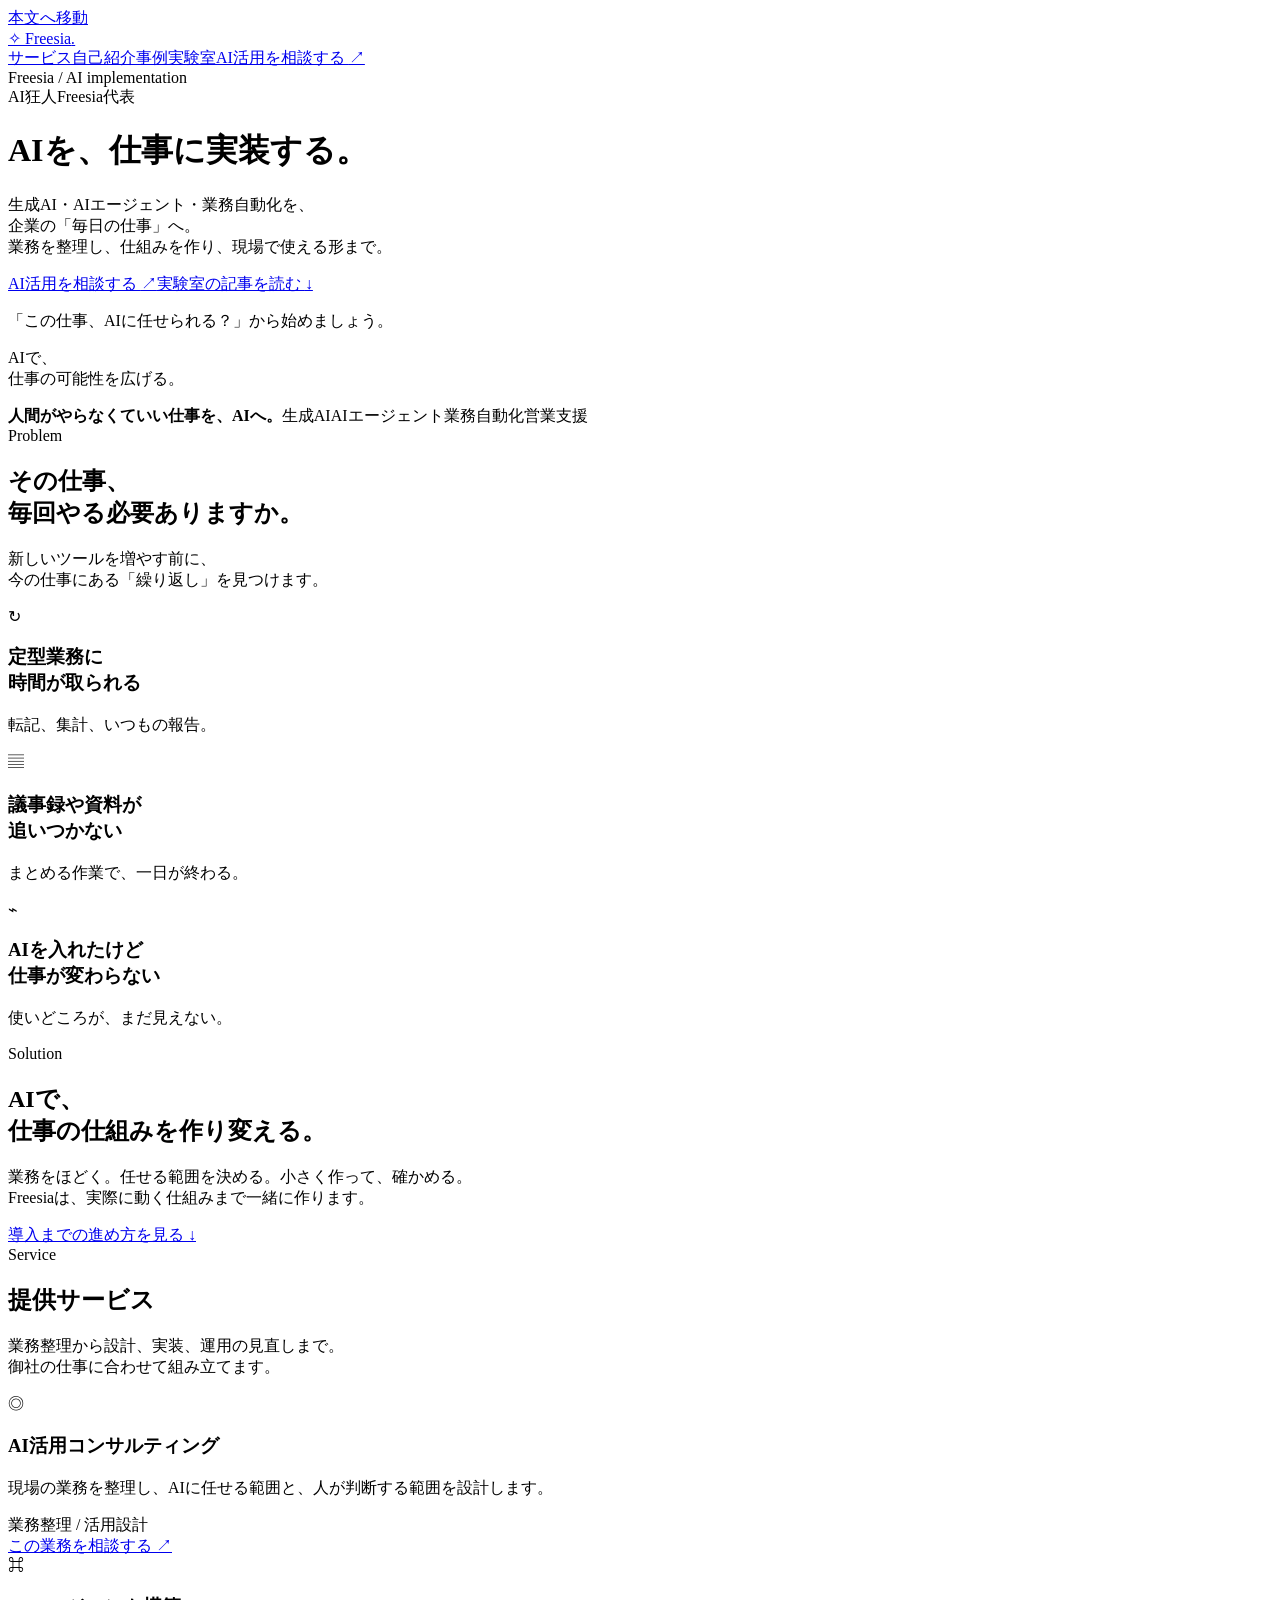
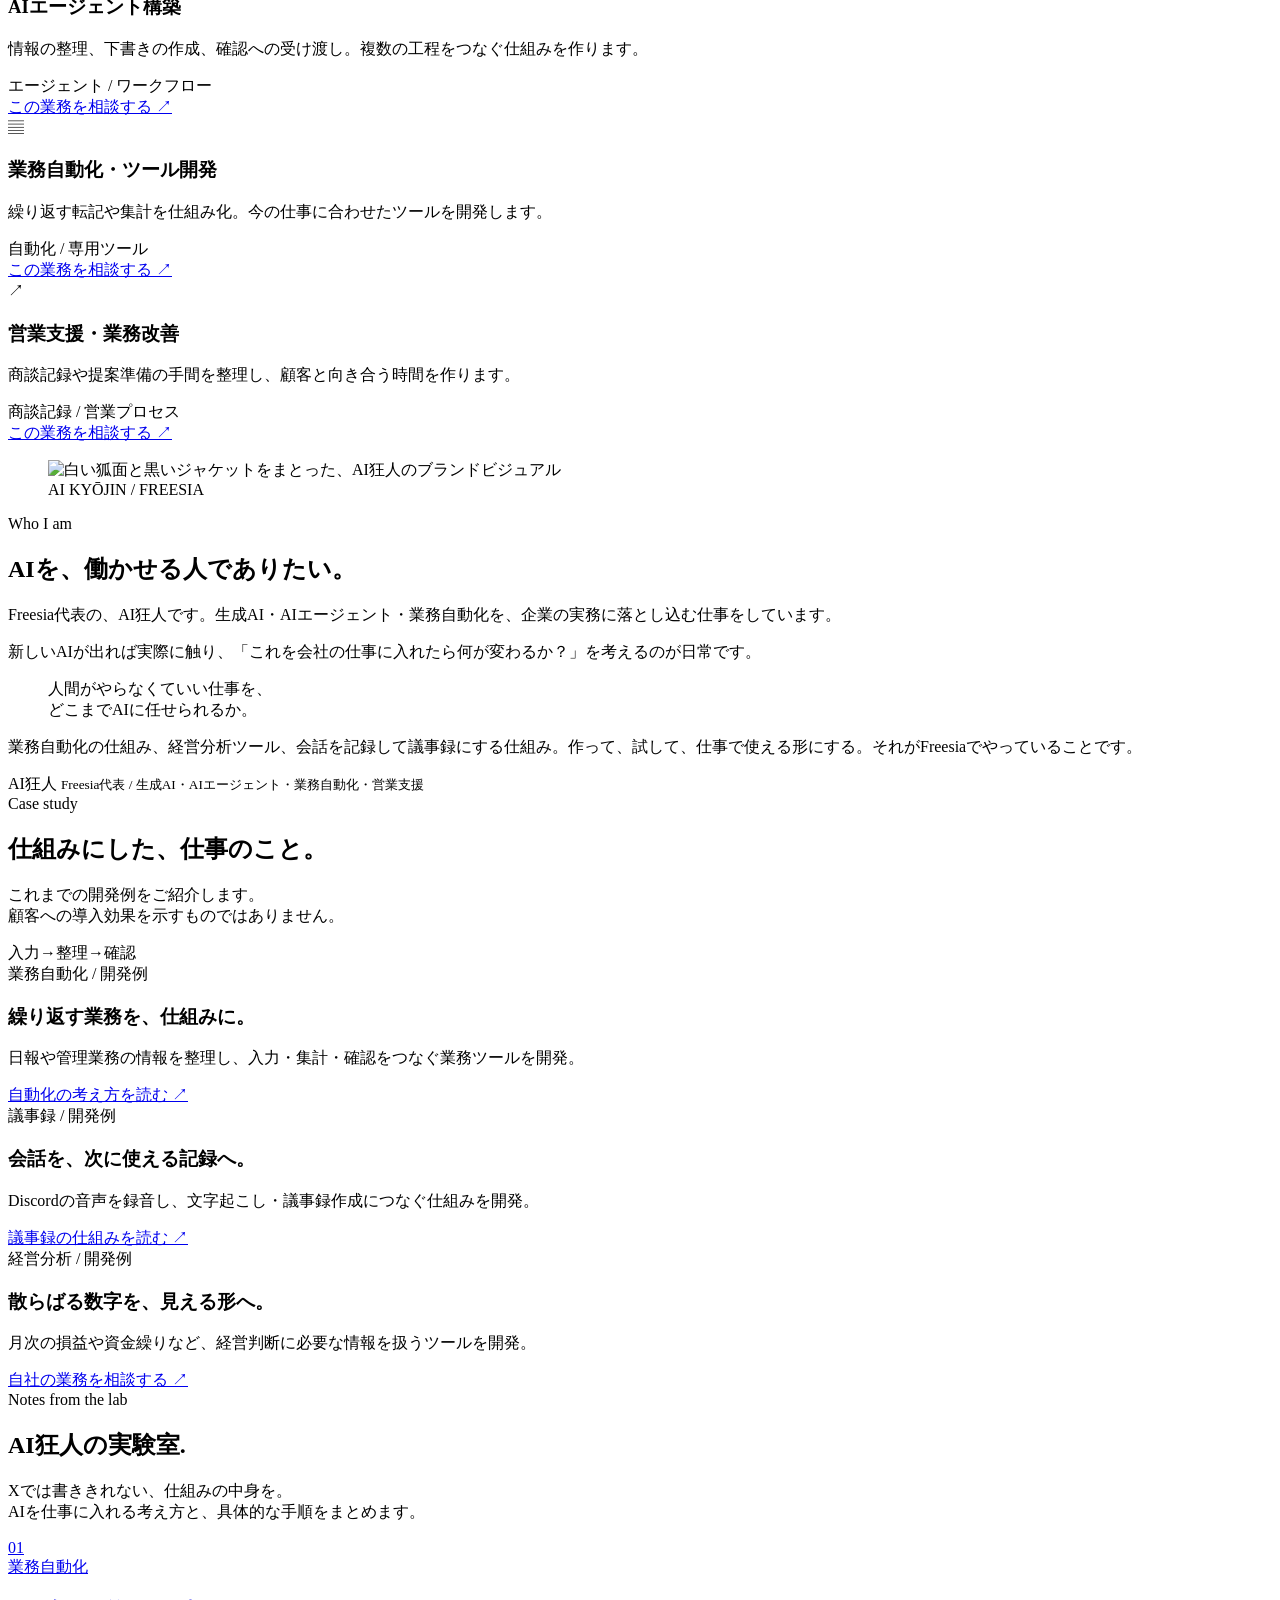
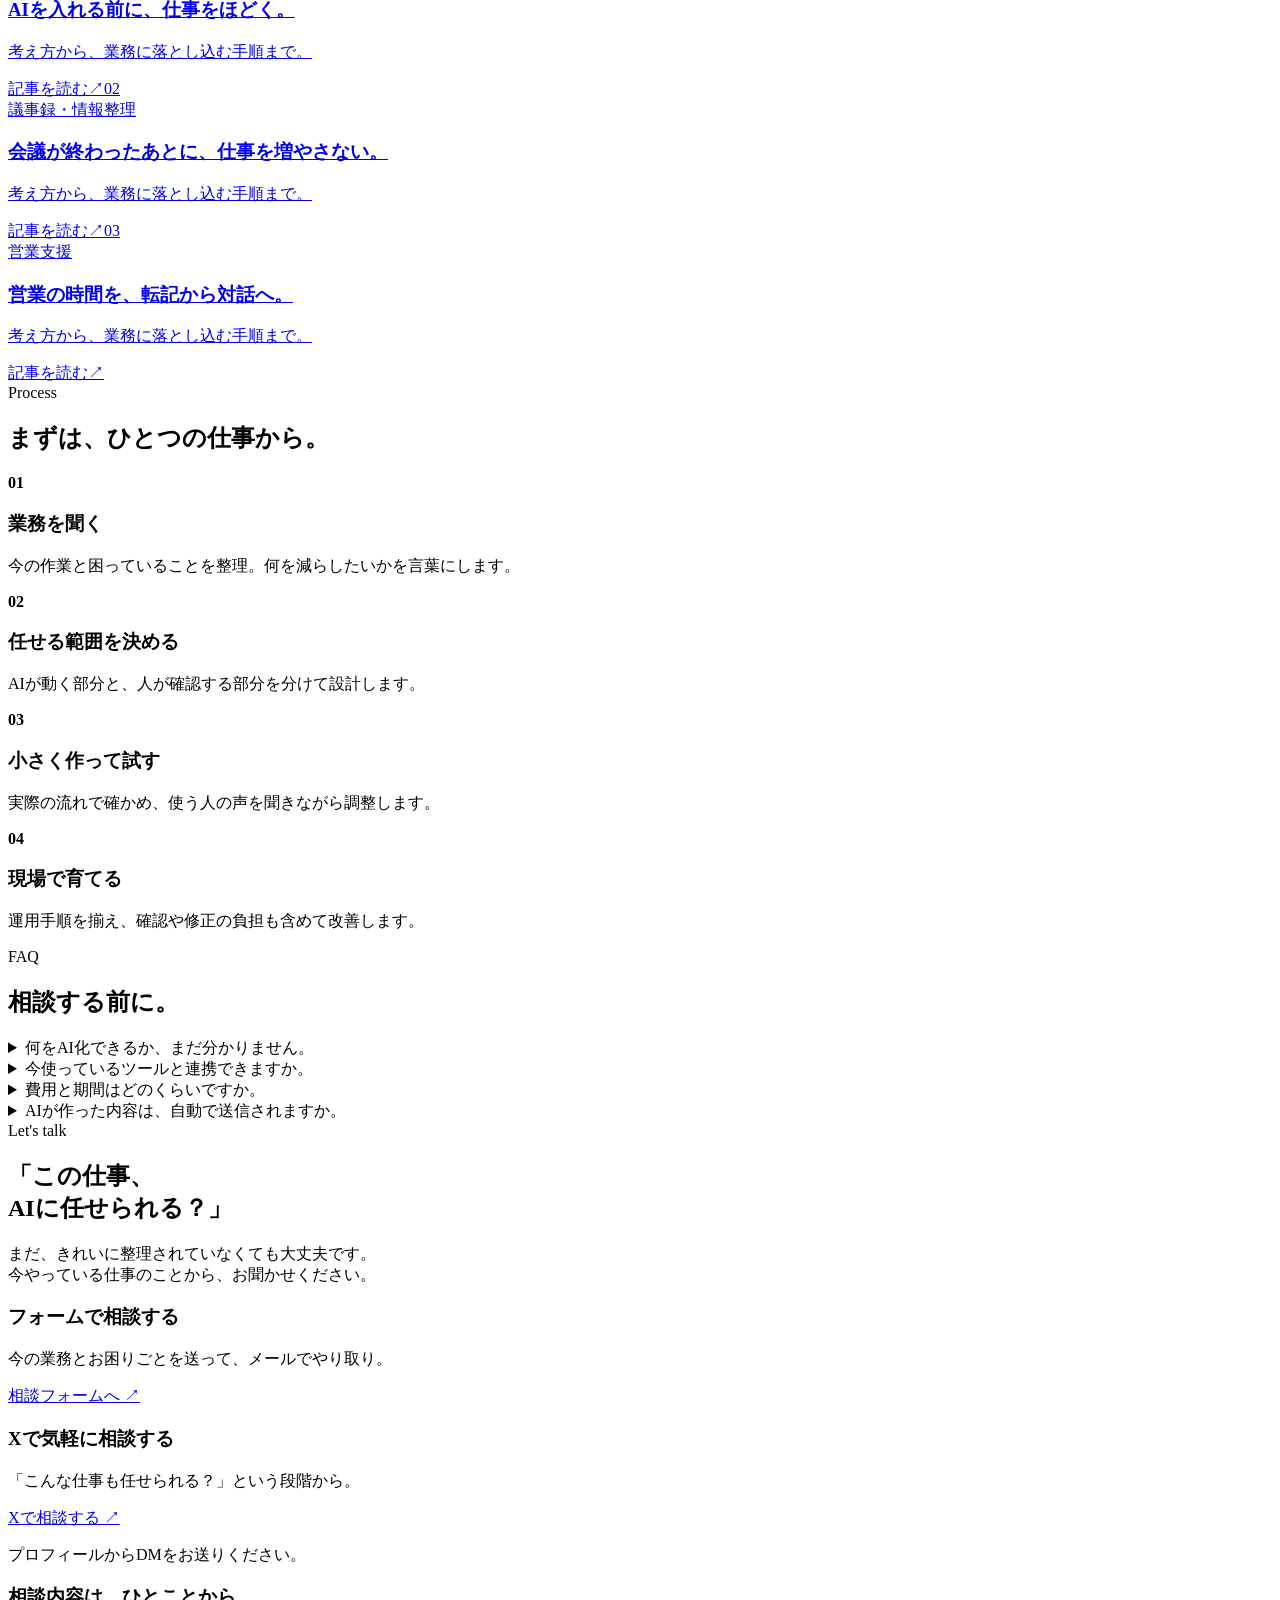
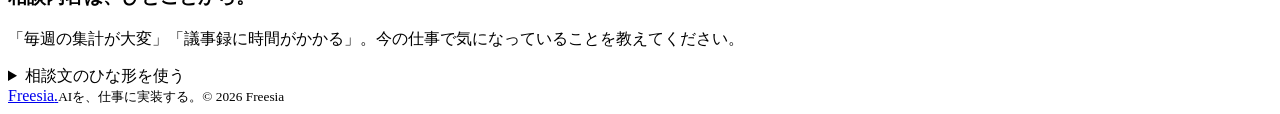
==== index.html @ f75d4ecb "Add Freesia landing and contact pages" ====
<!doctype html><html lang="ja"><head><meta charset="utf-8"><meta name="viewport" content="width=device-width,initial-scale=1"><title>AI狂人 / Freesia — AIを、仕事に実装する。</title><meta name="description" content="生成AI・AIエージェント・業務自動化を、企業の毎日の仕事へ。Freesia代表・AI狂人のサービス、開発事例、実験室の記事をご紹介。"><meta property="og:title" content="AI狂人 / Freesia — AIを、仕事に実装する。"><meta property="og:description" content="生成AI・AIエージェント・業務自動化を、企業の毎日の仕事へ。Freesia代表・AI狂人のサービス、開発事例、実験室の記事をご紹介。"><meta property="og:type" content="website"><meta property="og:locale" content="ja_JP"><meta name="twitter:card" content="summary_large_image"><meta name="theme-color" content="#050c12"><link rel="canonical" href="https://rio24067831-boop.github.io/freesia-lp/index.html"><meta property="og:url" content="https://rio24067831-boop.github.io/freesia-lp/index.html"><meta property="og:image" content="https://rio24067831-boop.github.io/freesia-lp/assets/brand-banner.png"><link rel="preload" as="image" href="assets/portrait.png"><link rel="icon" type="image/svg+xml" href="assets/fox.svg"><link rel="stylesheet" href="assets/style.css"><script src="assets/app.js" defer></script></head><body><a class="skip" href="#main">本文へ移動</a><header><div class="wrap header"><a class="logo" href="index.html" aria-label="Freesia ホーム"><span aria-hidden="true">✧</span> Freesia<i>.</i></a><nav aria-label="メインナビゲーション"><a href="index.html#services">サービス</a><a href="index.html#about">自己紹介</a><a href="index.html#cases">事例</a><a href="index.html#lab">実験室</a><a class="nav-cta" href="index.html#contact">AI活用を相談する <span aria-hidden="true">↗</span></a></nav></div></header><main id="main"><div class="hero-stage"><div class="hero-image" aria-hidden="true"></div><div class="wrap hero"><div class="hero-copy"><div class="eyebrow">Freesia / AI implementation</div><div class="hero-name">AI狂人<span>Freesia代表</span></div><h1>AIを、仕事に<span>実装</span>する。</h1><p class="intro">生成AI・AIエージェント・業務自動化を、<br>企業の「毎日の仕事」へ。<br>業務を整理し、仕組みを作り、現場で使える形まで。</p><div class="actions"><a class="button" href="#contact">AI活用を相談する <span aria-hidden="true">↗</span></a><a class="button outline" href="#lab">実験室の記事を読む <span aria-hidden="true">↓</span></a></div><p class="hero-note">「この仕事、AIに任せられる？」から始めましょう。</p></div><p class="hero-message">AIで、<br>仕事の可能性を広げる。</p></div></div>
<div class="wrap strip"><strong>人間がやらなくていい仕事を、AIへ。</strong><span>生成AI</span><span>AIエージェント</span><span>業務自動化</span><span>営業支援</span></div>
<section class="wrap problems"><div class="section-head"><div><div class="eyebrow">Problem</div><h2>その仕事、<br class="mobile-only">毎回やる必要ありますか。</h2></div><p>新しいツールを増やす前に、<br>今の仕事にある「繰り返し」を見つけます。</p></div><div class="problem-grid"><div><span aria-hidden="true">↻</span><h3>定型業務に<br>時間が取られる</h3><p>転記、集計、いつもの報告。</p></div><div><span aria-hidden="true">▤</span><h3>議事録や資料が<br>追いつかない</h3><p>まとめる作業で、一日が終わる。</p></div><div><span aria-hidden="true">⌁</span><h3>AIを入れたけど<br>仕事が変わらない</h3><p>使いどころが、まだ見えない。</p></div></div></section>
<section class="solution"><div class="wrap"><div class="eyebrow">Solution</div><h2>AIで、<br>仕事の仕組みを作り変える。</h2><p>業務をほどく。任せる範囲を決める。小さく作って、確かめる。<br>Freesiaは、実際に動く仕組みまで一緒に作ります。</p><a class="text-link" href="#process">導入までの進め方を見る ↓</a></div></section>
<section class="wrap" id="services"><div class="section-head"><div><div class="eyebrow">Service</div><h2>提供サービス</h2></div><p>業務整理から設計、実装、運用の見直しまで。<br>御社の仕事に合わせて組み立てます。</p></div><div class="grid4"><article class="service"><span class="service-icon" aria-hidden="true">◎</span><h3>AI活用コンサルティング</h3><p>現場の業務を整理し、AIに任せる範囲と、人が判断する範囲を設計します。</p><div class="tags"><span>業務整理 / 活用設計</span></div><a class="text-link" href="#contact">この業務を相談する ↗</a></article><article class="service"><span class="service-icon" aria-hidden="true">⌘</span><h3>AIエージェント構築</h3><p>情報の整理、下書きの作成、確認への受け渡し。複数の工程をつなぐ仕組みを作ります。</p><div class="tags"><span>エージェント / ワークフロー</span></div><a class="text-link" href="#contact">この業務を相談する ↗</a></article><article class="service"><span class="service-icon" aria-hidden="true">▤</span><h3>業務自動化・ツール開発</h3><p>繰り返す転記や集計を仕組み化。今の仕事に合わせたツールを開発します。</p><div class="tags"><span>自動化 / 専用ツール</span></div><a class="text-link" href="#contact">この業務を相談する ↗</a></article><article class="service"><span class="service-icon" aria-hidden="true">↗</span><h3>営業支援・業務改善</h3><p>商談記録や提案準備の手間を整理し、顧客と向き合う時間を作ります。</p><div class="tags"><span>商談記録 / 営業プロセス</span></div><a class="text-link" href="#contact">この業務を相談する ↗</a></article></div></section>
<section class="about" id="about"><div class="wrap about-grid"><figure class="portrait"><img src="assets/portrait.png" width="1254" height="1254" alt="白い狐面と黒いジャケットをまとった、AI狂人のブランドビジュアル" loading="lazy"><figcaption>AI KYŌJIN / FREESIA</figcaption></figure><div><div class="eyebrow">Who I am</div><h2>AIを、働かせる人でありたい。</h2><p>Freesia代表の、AI狂人です。生成AI・AIエージェント・業務自動化を、企業の実務に落とし込む仕事をしています。</p><p>新しいAIが出れば実際に触り、「これを会社の仕事に入れたら何が変わるか？」を考えるのが日常です。</p><blockquote>人間がやらなくていい仕事を、<br>どこまでAIに任せられるか。</blockquote><p>業務自動化の仕組み、経営分析ツール、会話を記録して議事録にする仕組み。作って、試して、仕事で使える形にする。それがFreesiaでやっていることです。</p><div class="signature">AI狂人 <small>Freesia代表 / 生成AI・AIエージェント・業務自動化・営業支援</small></div></div></div></section>
<section class="wrap" id="cases"><div class="section-head"><div><div class="eyebrow">Case study</div><h2>仕組みにした、仕事のこと。</h2></div><p>これまでの開発例をご紹介します。<br>顧客への導入効果を示すものではありません。</p></div><div class="grid3"><article class="case-card"><div class="case-art" aria-hidden="true"><span class="flow">入力</span><span class="arrow">→</span><span class="flow">整理</span><span class="arrow">→</span><span class="flow">確認</span></div><span class="eyebrow">業務自動化 / 開発例</span><h3>繰り返す業務を、仕組みに。</h3><p>日報や管理業務の情報を整理し、入力・集計・確認をつなぐ業務ツールを開発。</p><a class="text-link" href="articles/automation.html">自動化の考え方を読む ↗</a></article><article class="case-card"><div class="case-art" aria-hidden="true"><div class="wave"><i style="height:12px"></i><i style="height:23px"></i><i style="height:48px"></i><i style="height:67px"></i><i style="height:35px"></i><i style="height:80px"></i><i style="height:48px"></i><i style="height:25px"></i><i style="height:64px"></i><i style="height:87px"></i><i style="height:40px"></i><i style="height:20px"></i><i style="height:45px"></i><i style="height:29px"></i><i style="height:12px"></i></div></div><span class="eyebrow">議事録 / 開発例</span><h3>会話を、次に使える記録へ。</h3><p>Discordの音声を録音し、文字起こし・議事録作成につなぐ仕組みを開発。</p><a class="text-link" href="articles/meeting-ai.html">議事録の仕組みを読む ↗</a></article><article class="case-card"><div class="case-art" aria-hidden="true"><div class="bars"><i></i><i></i><i></i><i></i></div></div><span class="eyebrow">経営分析 / 開発例</span><h3>散らばる数字を、見える形へ。</h3><p>月次の損益や資金繰りなど、経営判断に必要な情報を扱うツールを開発。</p><a class="text-link" href="#contact">自社の業務を相談する ↗</a></article></div></section>
<section class="lab" id="lab"><div class="wrap"><div class="section-head"><div><div class="eyebrow">Notes from the lab</div><h2>AI狂人の実験室<span class="lab-dot">.</span></h2></div><p>Xでは書ききれない、仕組みの中身を。<br>AIを仕事に入れる考え方と、具体的な手順をまとめます。</p></div><div class="articles"><a class="article-row" href="articles/automation.html"><span class="index">01</span><div><span class="mono">業務自動化</span><h3>AIを入れる前に、仕事をほどく。</h3><p>考え方から、業務に落とし込む手順まで。</p></div><span class="read-time mono">記事を読む</span><span aria-hidden="true">↗</span></a><a class="article-row" href="articles/meeting-ai.html"><span class="index">02</span><div><span class="mono">議事録・情報整理</span><h3>会議が終わったあとに、仕事を増やさない。</h3><p>考え方から、業務に落とし込む手順まで。</p></div><span class="read-time mono">記事を読む</span><span aria-hidden="true">↗</span></a><a class="article-row" href="articles/sales-ai.html"><span class="index">03</span><div><span class="mono">営業支援</span><h3>営業の時間を、転記から対話へ。</h3><p>考え方から、業務に落とし込む手順まで。</p></div><span class="read-time mono">記事を読む</span><span aria-hidden="true">↗</span></a></div></div></section>
<section class="wrap" id="process"><div class="eyebrow">Process</div><h2>まずは、ひとつの仕事から。</h2><div class="process"><div><strong>01</strong><h3>業務を聞く</h3><p>今の作業と困っていることを整理。何を減らしたいかを言葉にします。</p></div><div><strong>02</strong><h3>任せる範囲を決める</h3><p>AIが動く部分と、人が確認する部分を分けて設計します。</p></div><div><strong>03</strong><h3>小さく作って試す</h3><p>実際の流れで確かめ、使う人の声を聞きながら調整します。</p></div><div><strong>04</strong><h3>現場で育てる</h3><p>運用手順を揃え、確認や修正の負担も含めて改善します。</p></div></div></section>
<section class="wrap faq"><div class="faq-grid"><div><div class="eyebrow">FAQ</div><h2>相談する前に。</h2></div><div><details><summary>何をAI化できるか、まだ分かりません。</summary><p>毎日繰り返している作業や、時間がかかっている仕事を教えてください。業務を整理するところから始められます。</p></details><details><summary>今使っているツールと連携できますか。</summary><p>ツールの機能や契約内容、接続方法を確認して判断します。現在の環境を伺ったうえで、実現できる範囲をご案内します。</p></details><details><summary>費用と期間はどのくらいですか。</summary><p>対象業務、連携先、必要な確認の範囲によって変わります。内容を整理したうえで、実装範囲と見積もりをご案内します。</p></details><details><summary>AIが作った内容は、自動で送信されますか。</summary><p>外部への送信や重要な判断は、人による確認を組み込んで設計します。どこまで自動化するかは、業務ごとに決めます。</p></details></div></div></section>
<section class="contact" id="contact"><div class="wrap contact-grid"><div><div class="eyebrow">Let's talk</div><h2>「この仕事、<br>AIに任せられる？」</h2><p>まだ、きれいに整理されていなくても大丈夫です。<br>今やっている仕事のことから、お聞かせください。</p><div class="contact-options"><div><h3>フォームで相談する</h3><p>今の業務とお困りごとを送って、メールでやり取り。</p><a class="button light" href="contact.html">相談フォームへ ↗</a></div><div><h3>Xで気軽に相談する</h3><p>「こんな仕事も任せられる？」という段階から。</p><a class="button outline" href="https://x.com/ai_kyozin" rel="noopener noreferrer">Xで相談する ↗</a><p class="small">プロフィールからDMをお送りください。</p></div></div></div><div class="contact-box"><h3>相談内容は、ひとことから。</h3><p>「毎週の集計が大変」「議事録に時間がかかる」。今の仕事で気になっていることを教えてください。</p><details><summary>相談文のひな形を使う</summary><p><label for="consultation">編集してコピーできます。</label></p><textarea id="consultation" aria-describedby="consultation-help" spellcheck="false">AI活用について相談したいです。
・今やっている業務：
・手間がかかっていること：
・こうなったらうれしい：</textarea><p class="small" id="consultation-help">この欄からは送信されません。編集して、相談先へ貼り付けられます。</p><button class="button light" type="button" data-copy>相談文をコピー <span aria-hidden="true">↗</span></button><p class="status" id="copy-status" role="status" aria-live="polite"></p><noscript><p class="no-js">文章を選択して、手動でコピーしてください。</p></noscript></details></div></div></section></main><footer><div class="wrap footer"><a class="logo" href="index.html">Freesia<i>.</i></a><small>AIを、仕事に実装する。</small><small>© 2026 Freesia</small></div></footer></body></html>
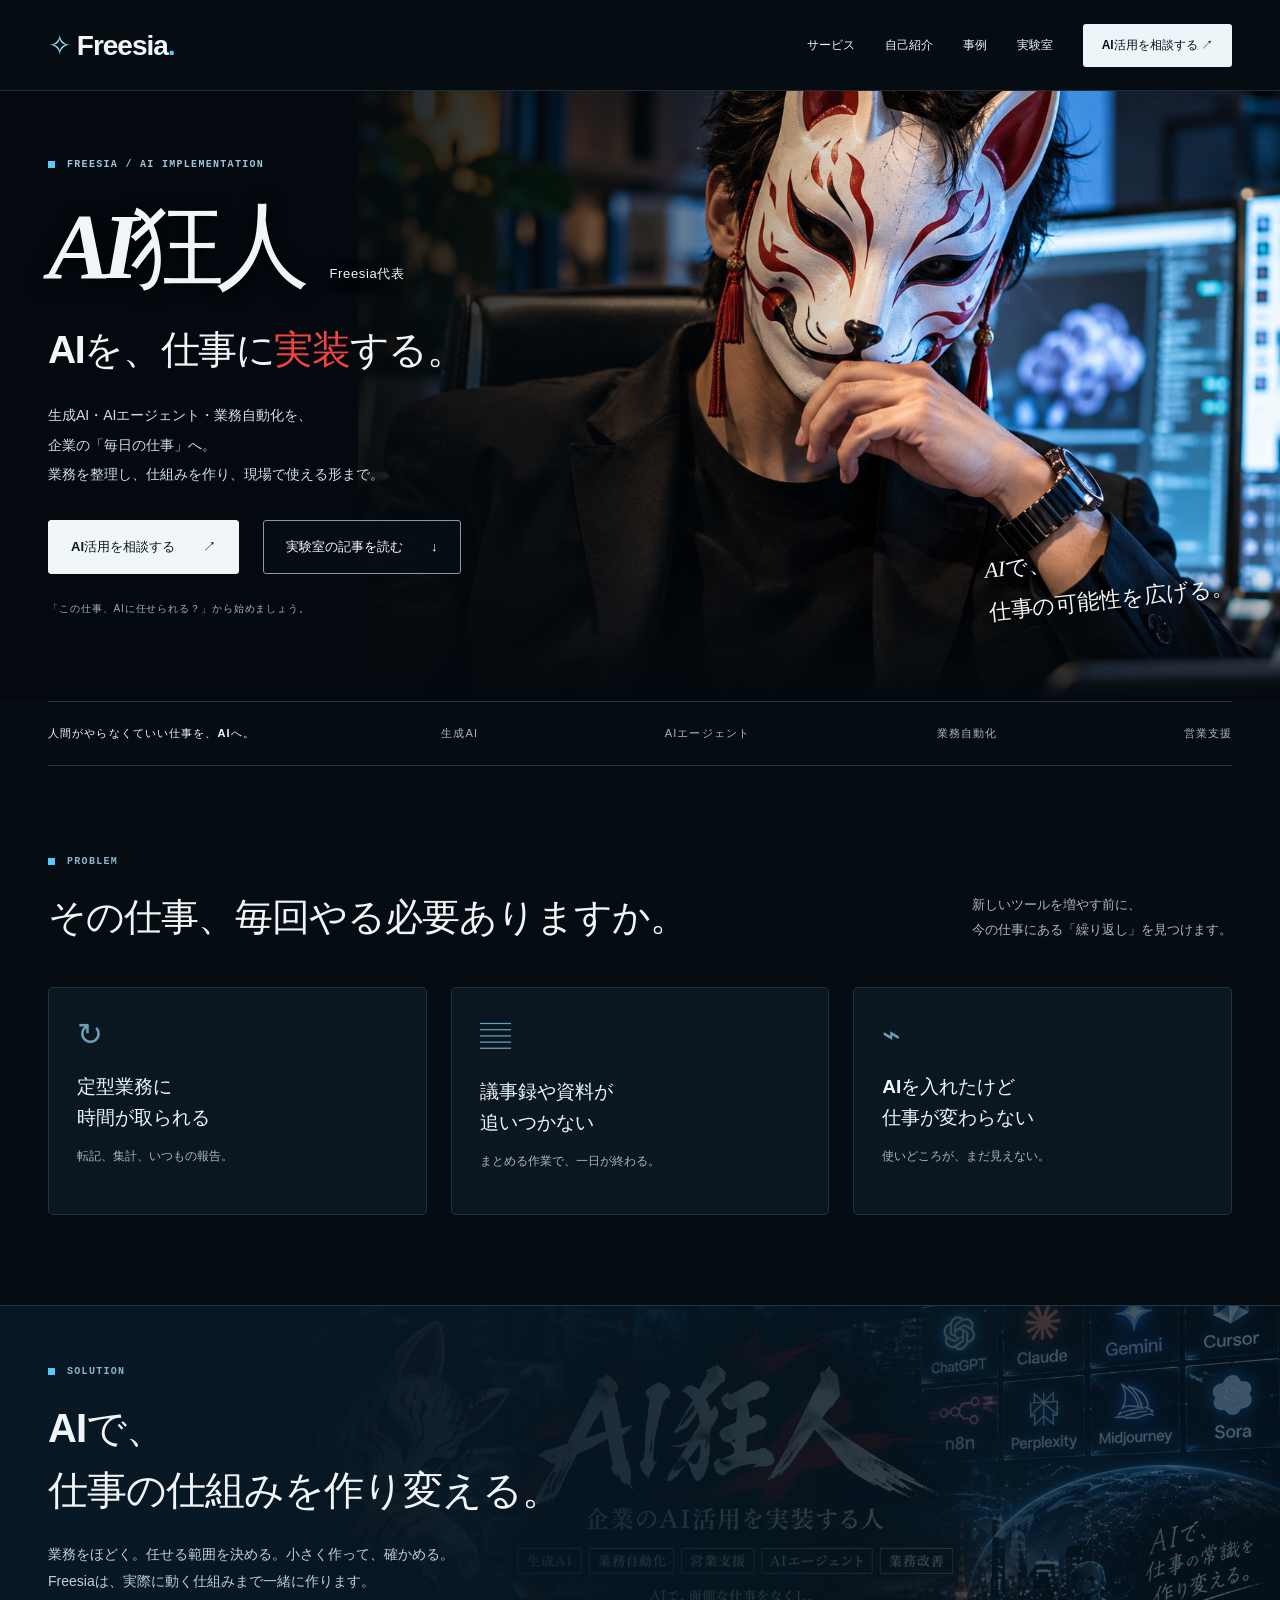
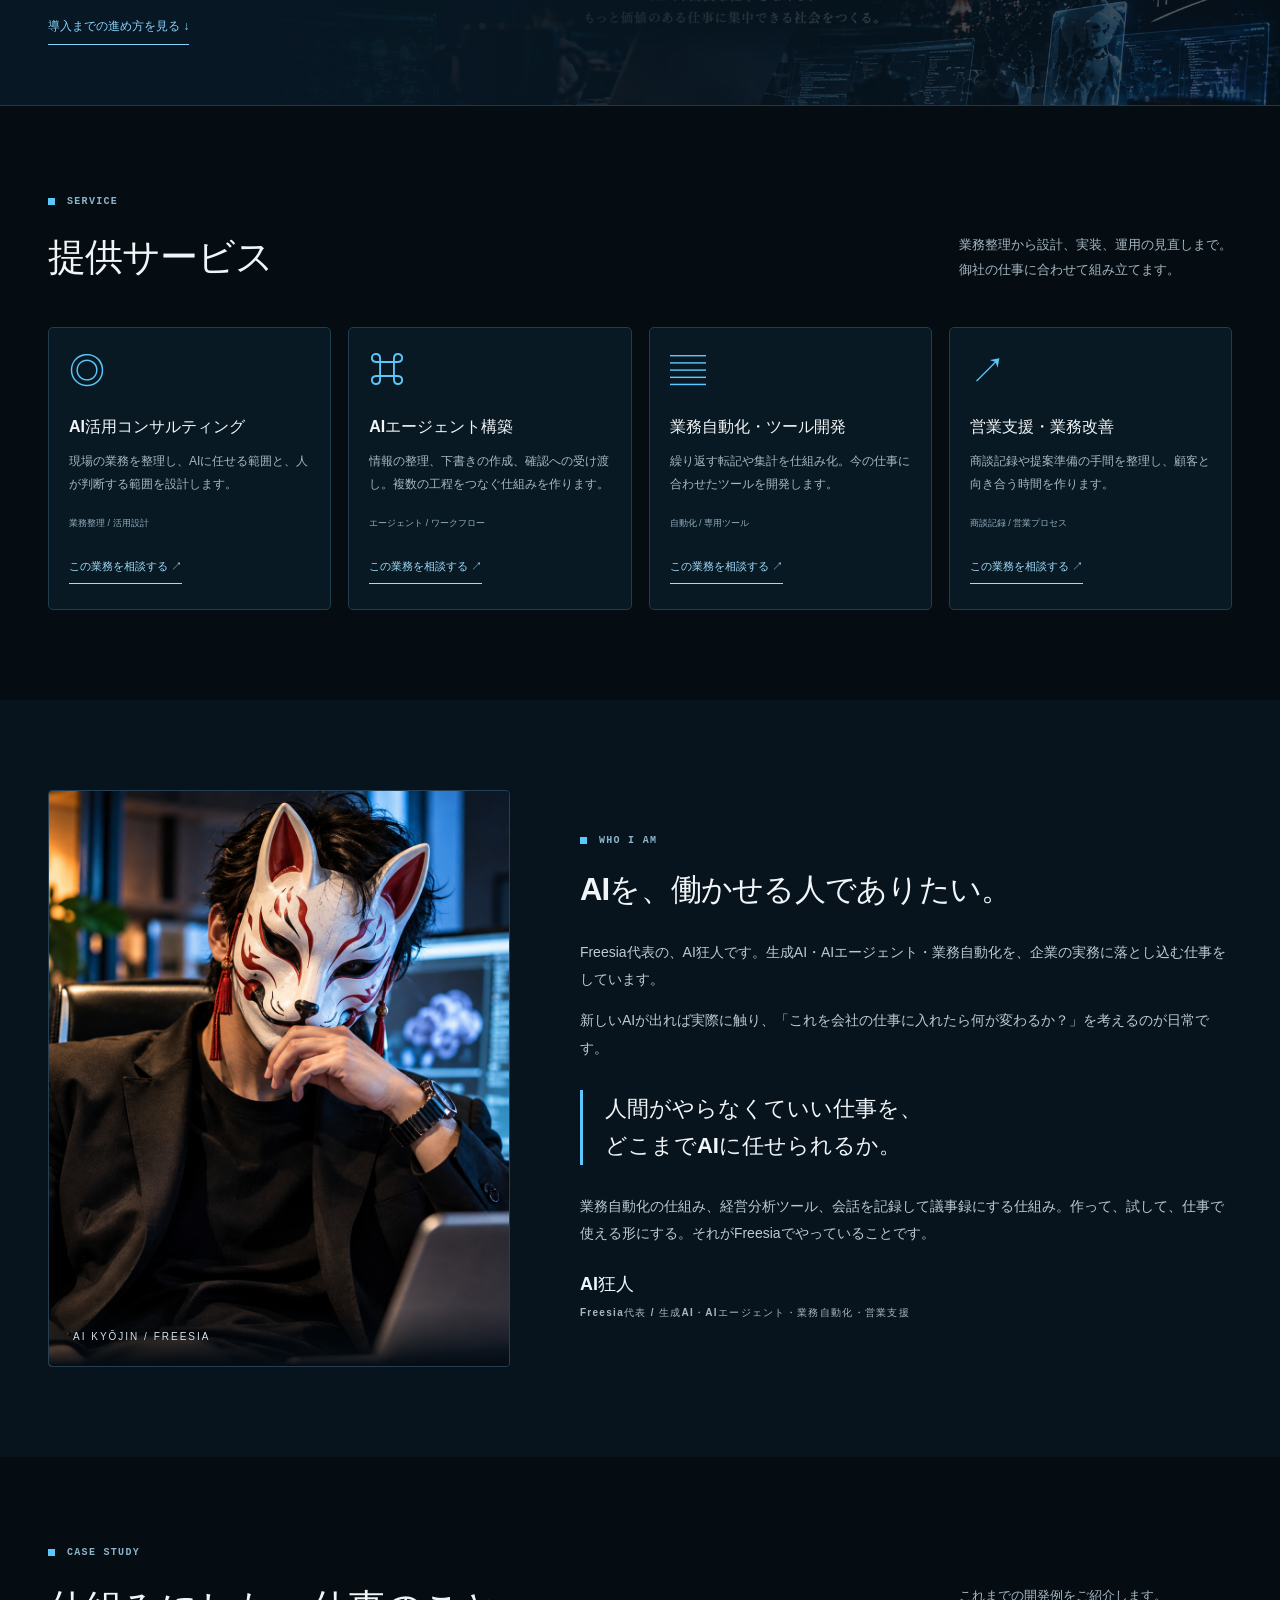
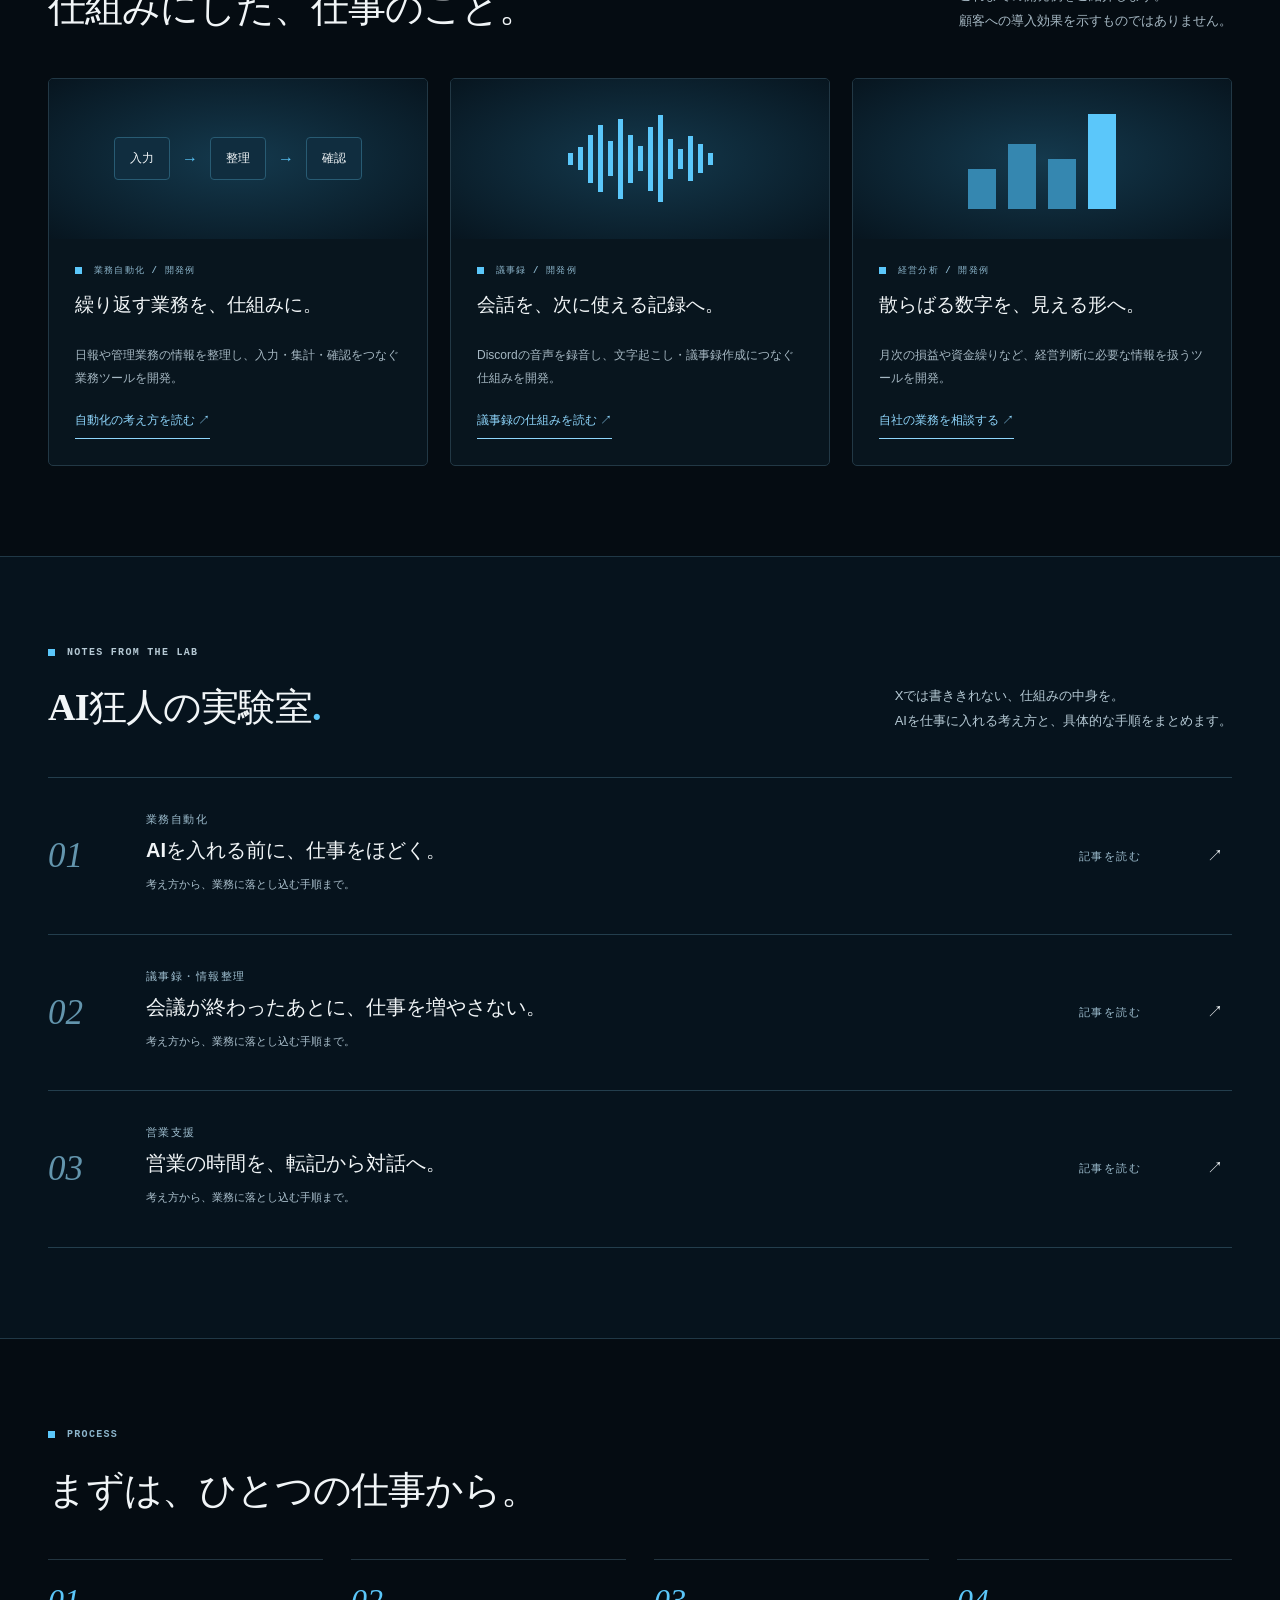
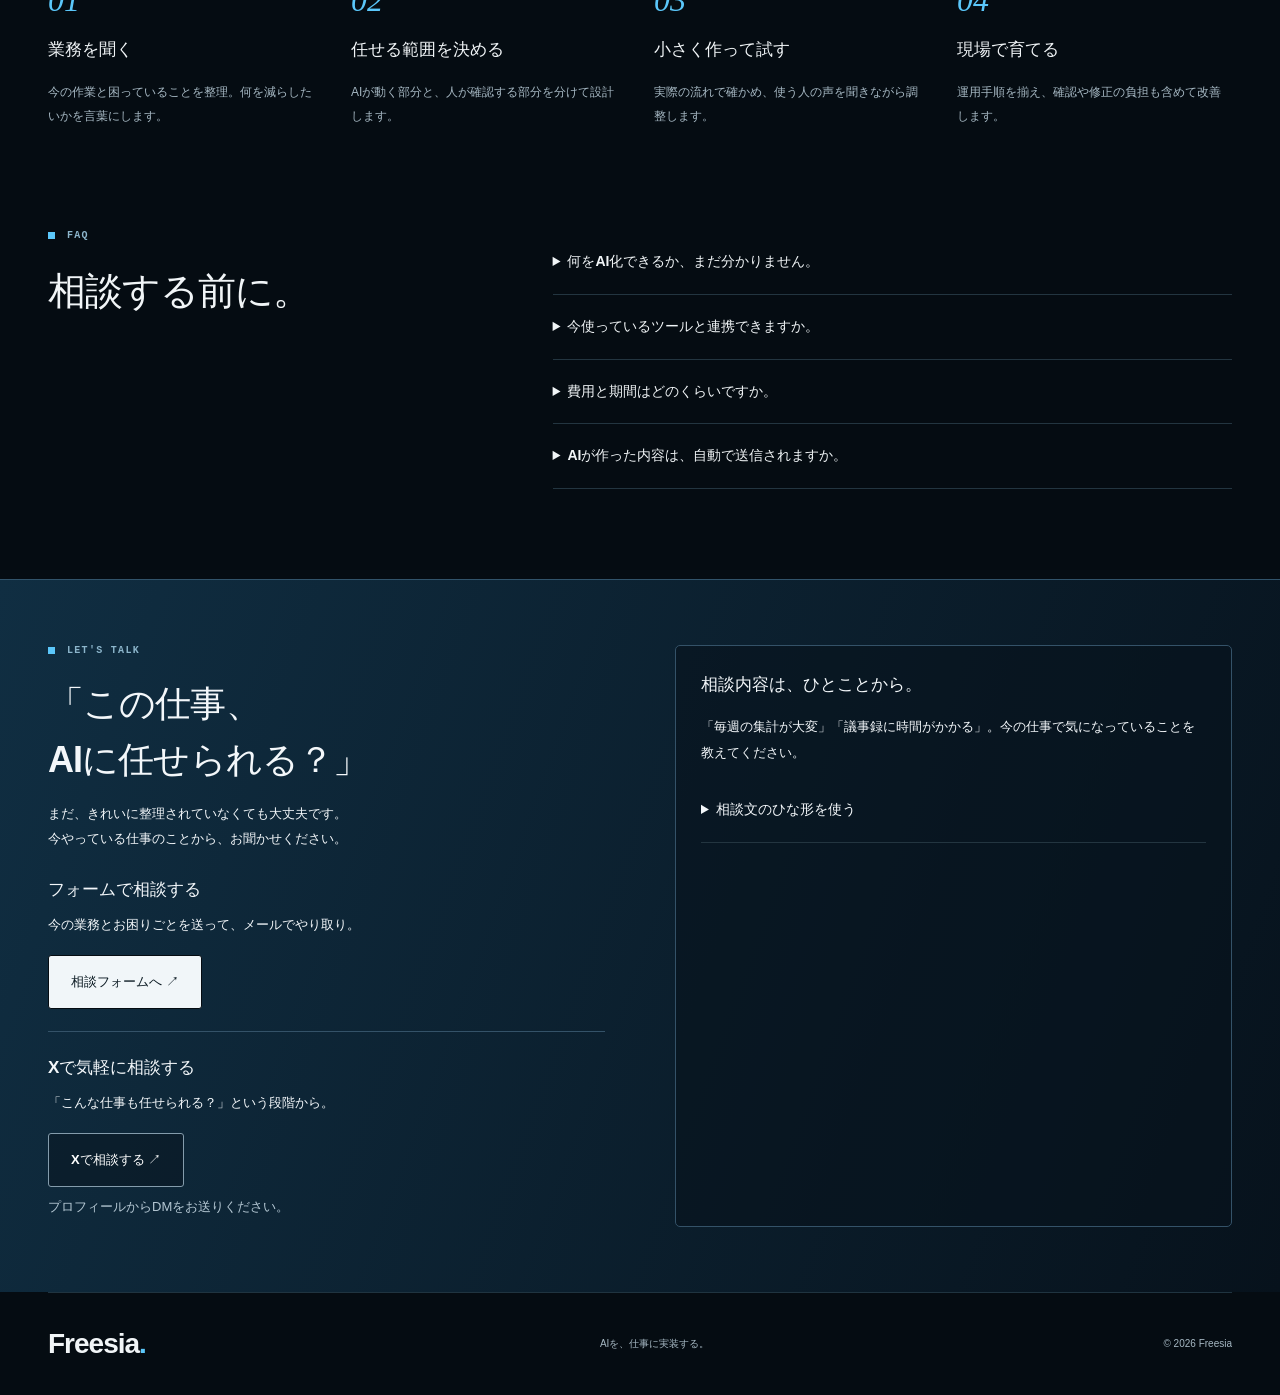
==== commit f6b81476: "Update site URLs for freesia-ai username" ====
--- a/index.html
+++ b/index.html
@@ -1,4 +1,4 @@
-<!doctype html><html lang="ja"><head><meta charset="utf-8"><meta name="viewport" content="width=device-width,initial-scale=1"><title>AI狂人 / Freesia — AIを、仕事に実装する。</title><meta name="description" content="生成AI・AIエージェント・業務自動化を、企業の毎日の仕事へ。Freesia代表・AI狂人のサービス、開発事例、実験室の記事をご紹介。"><meta property="og:title" content="AI狂人 / Freesia — AIを、仕事に実装する。"><meta property="og:description" content="生成AI・AIエージェント・業務自動化を、企業の毎日の仕事へ。Freesia代表・AI狂人のサービス、開発事例、実験室の記事をご紹介。"><meta property="og:type" content="website"><meta property="og:locale" content="ja_JP"><meta name="twitter:card" content="summary_large_image"><meta name="theme-color" content="#050c12"><link rel="canonical" href="https://rio24067831-boop.github.io/freesia-lp/index.html"><meta property="og:url" content="https://rio24067831-boop.github.io/freesia-lp/index.html"><meta property="og:image" content="https://rio24067831-boop.github.io/freesia-lp/assets/brand-banner.png"><link rel="preload" as="image" href="assets/portrait.png"><link rel="icon" type="image/svg+xml" href="assets/fox.svg"><link rel="stylesheet" href="assets/style.css"><script src="assets/app.js" defer></script></head><body><a class="skip" href="#main">本文へ移動</a><header><div class="wrap header"><a class="logo" href="index.html" aria-label="Freesia ホーム"><span aria-hidden="true">✧</span> Freesia<i>.</i></a><nav aria-label="メインナビゲーション"><a href="index.html#services">サービス</a><a href="index.html#about">自己紹介</a><a href="index.html#cases">事例</a><a href="index.html#lab">実験室</a><a class="nav-cta" href="index.html#contact">AI活用を相談する <span aria-hidden="true">↗</span></a></nav></div></header><main id="main"><div class="hero-stage"><div class="hero-image" aria-hidden="true"></div><div class="wrap hero"><div class="hero-copy"><div class="eyebrow">Freesia / AI implementation</div><div class="hero-name">AI狂人<span>Freesia代表</span></div><h1>AIを、仕事に<span>実装</span>する。</h1><p class="intro">生成AI・AIエージェント・業務自動化を、<br>企業の「毎日の仕事」へ。<br>業務を整理し、仕組みを作り、現場で使える形まで。</p><div class="actions"><a class="button" href="#contact">AI活用を相談する <span aria-hidden="true">↗</span></a><a class="button outline" href="#lab">実験室の記事を読む <span aria-hidden="true">↓</span></a></div><p class="hero-note">「この仕事、AIに任せられる？」から始めましょう。</p></div><p class="hero-message">AIで、<br>仕事の可能性を広げる。</p></div></div>
+<!doctype html><html lang="ja"><head><meta charset="utf-8"><meta name="viewport" content="width=device-width,initial-scale=1"><title>AI狂人 / Freesia — AIを、仕事に実装する。</title><meta name="description" content="生成AI・AIエージェント・業務自動化を、企業の毎日の仕事へ。Freesia代表・AI狂人のサービス、開発事例、実験室の記事をご紹介。"><meta property="og:title" content="AI狂人 / Freesia — AIを、仕事に実装する。"><meta property="og:description" content="生成AI・AIエージェント・業務自動化を、企業の毎日の仕事へ。Freesia代表・AI狂人のサービス、開発事例、実験室の記事をご紹介。"><meta property="og:type" content="website"><meta property="og:locale" content="ja_JP"><meta name="twitter:card" content="summary_large_image"><meta name="theme-color" content="#050c12"><link rel="canonical" href="https://freesia-ai.github.io/freesia-lp/index.html"><meta property="og:url" content="https://freesia-ai.github.io/freesia-lp/index.html"><meta property="og:image" content="https://freesia-ai.github.io/freesia-lp/assets/brand-banner.png"><link rel="preload" as="image" href="assets/portrait.png"><link rel="icon" type="image/svg+xml" href="assets/fox.svg"><link rel="stylesheet" href="assets/style.css"><script src="assets/app.js" defer></script></head><body><a class="skip" href="#main">本文へ移動</a><header><div class="wrap header"><a class="logo" href="index.html" aria-label="Freesia ホーム"><span aria-hidden="true">✧</span> Freesia<i>.</i></a><nav aria-label="メインナビゲーション"><a href="index.html#services">サービス</a><a href="index.html#about">自己紹介</a><a href="index.html#cases">事例</a><a href="index.html#lab">実験室</a><a class="nav-cta" href="index.html#contact">AI活用を相談する <span aria-hidden="true">↗</span></a></nav></div></header><main id="main"><div class="hero-stage"><div class="hero-image" aria-hidden="true"></div><div class="wrap hero"><div class="hero-copy"><div class="eyebrow">Freesia / AI implementation</div><div class="hero-name">AI狂人<span>Freesia代表</span></div><h1>AIを、仕事に<span>実装</span>する。</h1><p class="intro">生成AI・AIエージェント・業務自動化を、<br>企業の「毎日の仕事」へ。<br>業務を整理し、仕組みを作り、現場で使える形まで。</p><div class="actions"><a class="button" href="#contact">AI活用を相談する <span aria-hidden="true">↗</span></a><a class="button outline" href="#lab">実験室の記事を読む <span aria-hidden="true">↓</span></a></div><p class="hero-note">「この仕事、AIに任せられる？」から始めましょう。</p></div><p class="hero-message">AIで、<br>仕事の可能性を広げる。</p></div></div>
 <div class="wrap strip"><strong>人間がやらなくていい仕事を、AIへ。</strong><span>生成AI</span><span>AIエージェント</span><span>業務自動化</span><span>営業支援</span></div>
 <section class="wrap problems"><div class="section-head"><div><div class="eyebrow">Problem</div><h2>その仕事、<br class="mobile-only">毎回やる必要ありますか。</h2></div><p>新しいツールを増やす前に、<br>今の仕事にある「繰り返し」を見つけます。</p></div><div class="problem-grid"><div><span aria-hidden="true">↻</span><h3>定型業務に<br>時間が取られる</h3><p>転記、集計、いつもの報告。</p></div><div><span aria-hidden="true">▤</span><h3>議事録や資料が<br>追いつかない</h3><p>まとめる作業で、一日が終わる。</p></div><div><span aria-hidden="true">⌁</span><h3>AIを入れたけど<br>仕事が変わらない</h3><p>使いどころが、まだ見えない。</p></div></div></section>
 <section class="solution"><div class="wrap"><div class="eyebrow">Solution</div><h2>AIで、<br>仕事の仕組みを作り変える。</h2><p>業務をほどく。任せる範囲を決める。小さく作って、確かめる。<br>Freesiaは、実際に動く仕組みまで一緒に作ります。</p><a class="text-link" href="#process">導入までの進め方を見る ↓</a></div></section>
--- a/assets/style.css
+++ b/assets/style.css
@@ -0,0 +1,10 @@
+:root{--paper:#050c12;--ink:#f1f5f7;--muted:#a6b8c3;--line:#233540;--accent:#5bc7fa;--dark:#07151f;--green:#80bad5;font-family:"Hiragino Sans","Hiragino Kaku Gothic ProN","Yu Gothic",sans-serif;color:var(--ink);background:var(--paper);font-synthesis:none}*{box-sizing:border-box}html{scroll-behavior:smooth;scroll-padding-top:100px}body{margin:0;-webkit-font-smoothing:antialiased}a{color:inherit;text-decoration:none}button,textarea{font:inherit}a,button,summary{touch-action:manipulation}a:focus-visible,button:focus-visible,summary:focus-visible,textarea:focus-visible{outline:3px solid var(--accent);outline-offset:5px}.skip{position:fixed;left:20px;top:-100px;background:white;padding:16px;z-index:100}.skip:focus{top:10px}.wrap{width:min(1240px,calc(100% - 96px));margin:auto}.mono,.eyebrow{font-family:ui-monospace,SFMono-Regular,Consolas,monospace;font-size:11px;letter-spacing:.13em}.eyebrow{display:flex;align-items:center;gap:12px;font-weight:600}.eyebrow:before{content:"";width:7px;height:7px;background:var(--accent)}header{border-bottom:1px solid var(--line);background:var(--paper);position:relative;z-index:10}.header{min-height:90px;display:flex;align-items:center;justify-content:space-between;gap:24px}.logo{font-family:Georgia,serif;font-size:32px;letter-spacing:-1.5px;font-weight:700}.logo i{font-style:normal;color:var(--accent)}nav{display:flex;gap:30px;align-items:center;font-size:12px;font-weight:600}.nav-cta{padding:13px 19px;background:var(--ink);color:var(--paper)}nav a:hover{color:var(--accent)}.hero{display:grid;grid-template-columns:1.1fr 1fr;gap:50px;padding:68px 0 48px;align-items:center}.hero h1{font-size:clamp(42px,4.9vw,70px);line-height:1.45;letter-spacing:-.05em;margin:27px 0 23px;font-weight:800}.hero h1 em{font-style:normal;color:var(--accent)}.intro{font-size:14px;line-height:2.1;color:var(--muted);max-width:490px}.actions{display:flex;gap:24px;align-items:center;flex-wrap:wrap;margin-top:30px}.button{display:inline-flex;align-items:center;justify-content:space-between;gap:28px;border:1px solid var(--ink);padding:17px 22px;background:var(--ink);color:var(--paper);font-size:13px;font-weight:600;cursor:pointer;min-height:48px}.button:hover{background:var(--accent);border-color:var(--accent);color:white}.button.light{background:var(--paper);color:var(--ink);border-color:var(--paper)}.text-link{font-size:12px;border-bottom:1px solid;padding:9px 0;display:inline-block}.hero-note{color:var(--muted);margin-top:25px;font-size:10px;letter-spacing:.09em}.visual{background:var(--dark);position:relative;min-height:490px;color:#d8ddce;overflow:hidden;display:flex;flex-direction:column;justify-content:space-between;padding:26px}.visual:before{content:"";position:absolute;inset:0;background-image:linear-gradient(#acb49f12 1px,transparent 1px),linear-gradient(90deg,#acb49f12 1px,transparent 1px);background-size:37px 37px;pointer-events:none}.visual-top,.visual-bottom{display:flex;justify-content:space-between;z-index:1;font-size:9px}.live{display:flex;align-items:center;gap:7px}.live:before{content:"";height:5px;width:5px;border-radius:50%;background:#b7d59d}.mask{width:80%;max-width:370px;align-self:center;z-index:1;filter:drop-shadow(0 24px 35px #0006)}.visual-word{position:absolute;bottom:65px;left:25px;font-family:Georgia,serif;font-size:72px;color:#dce2d219;letter-spacing:-3px}.vertical{position:absolute;right:22px;top:100px;writing-mode:vertical-rl;letter-spacing:.5em;font-size:12px;color:#afb99f}.strip{display:flex;justify-content:space-between;gap:15px;border-top:1px solid var(--line);border-bottom:1px solid var(--line);padding:22px 0;font-size:11px;color:var(--muted);letter-spacing:.1em}.strip strong{color:var(--ink)}section{padding:90px 0}.section-head{display:flex;align-items:end;justify-content:space-between;gap:40px;margin-bottom:40px}h2{font-size:clamp(27px,3vw,39px);line-height:1.55;letter-spacing:-.025em;margin:20px 0 0}h3{font-size:20px;line-height:1.65}p{line-height:1.95}.section-head p{max-width:420px;font-size:13px;color:var(--muted);margin-bottom:4px}.grid3{display:grid;grid-template-columns:repeat(3,minmax(0,1fr));gap:22px}.service{padding:28px 0 20px;border-top:2px solid var(--ink)}.service .num{display:flex;align-items:center;justify-content:space-between;color:var(--accent);font:13px ui-monospace,monospace}.service h3{margin:25px 0 12px}.service p{font-size:13px;color:var(--muted)}.tags{display:flex;gap:7px;flex-wrap:wrap;margin-top:24px}.tags span{font-size:10px;padding:6px 10px;border:1px solid var(--line)}.about{background:#08141d}.about-grid{display:grid;grid-template-columns:.85fr 1.3fr;gap:95px;align-items:center}.portrait{min-height:405px}.portrait .mask{max-width:290px}.about h2{margin-bottom:25px}.about p{font-size:14px;color:#bacbd5}.about blockquote{font-size:23px;line-height:1.7;margin:28px 0;border-left:3px solid var(--accent);padding-left:22px;font-weight:700}.signature{font-weight:700;font-size:18px;margin-top:25px}.signature small{display:block;font-size:10px;letter-spacing:.13em;margin-top:8px;color:var(--muted)}.case-card{border:1px solid var(--line);padding:26px;display:flex;flex-direction:column}.case-art{height:160px;background:#0c202c;display:flex;align-items:center;justify-content:center;gap:12px;margin:-26px -26px 25px;position:relative;overflow:hidden}.case-art .flow{font-size:12px;border:1px solid #285b73;background:#102d3f;padding:12px 15px}.case-art .arrow{color:#5bc7fa}.bars{display:flex;gap:12px;align-items:end;height:100px}.bars i{width:28px;background:#3587b0;display:block}.bars i:nth-child(1){height:40%}.bars i:nth-child(2){height:65%}.bars i:nth-child(3){height:50%}.bars i:nth-child(4){height:95%;background:var(--accent)}.wave{display:flex;align-items:center;gap:5px}.wave i{width:5px;background:#5bc7fa;display:block}.case-card h3{margin:12px 0;font-size:19px}.case-card p{font-size:12px;color:var(--muted)}.case-card .text-link{align-self:start;margin-top:auto}.small{font-size:11px;color:var(--muted);line-height:1.8}.lab{background:var(--dark);color:var(--ink)}.lab .section-head p{color:#b6cad5}.lab .eyebrow{color:#b6cad5}.lab h2 em{font-family:Georgia,serif;font-weight:400;font-size:45px;font-style:italic}.articles{border-top:1px solid #233e4d}.article-row{display:grid;grid-template-columns:70px 1fr 100px 25px;gap:28px;align-items:center;padding:31px 0;border-bottom:1px solid #233e4d}.article-row:hover h3{color:#5bc7fa}.article-row h3{margin:7px 0 3px;font-size:20px}.article-row .mono{color:#9ebecf}.article-row .index{font:italic 35px Georgia,serif;color:#6395ad}.article-row p{font-size:11px;color:#abc0cd;margin:7px 0}.process{display:grid;grid-template-columns:repeat(4,1fr);gap:28px;margin-top:40px}.process div{border-top:1px solid var(--line);padding-top:22px}.process strong{font:italic 32px Georgia,serif;color:var(--accent)}.process h3{font-size:17px}.process p{font-size:12px;color:var(--muted)}.faq{padding-top:0}.faq-grid{display:grid;grid-template-columns:1fr 1.6fr;gap:80px}details{border-bottom:1px solid var(--line);padding:20px 0}summary{font-size:14px;font-weight:600;cursor:pointer;line-height:1.7}details p{font-size:13px;color:var(--muted);padding-right:20px}.contact{background:var(--accent);color:#fff;padding:65px 0}.contact .eyebrow:before{background:white}.contact-grid{display:grid;grid-template-columns:1fr 1fr;gap:70px}.contact h2{font-size:36px}.contact p{font-size:13px}.contact .small{color:#fff}.contact-box{border:1px solid #ffffff65;padding:25px}.contact-box h3{margin:0 0 15px;font-size:17px}textarea{display:block;width:100%;padding:14px;background:#fff;color:#242620;border:0;resize:vertical;min-height:143px;font-size:13px;line-height:1.8}.contact-box .button{margin-top:15px}.status{min-height:1.6em;margin:10px 0 0;font-size:12px}.footer{padding:35px 0;display:flex;justify-content:space-between;align-items:center;gap:20px}.footer small{font-size:10px;color:var(--muted)}.article-main{max-width:760px;margin:auto;padding:65px 24px 100px}.article-main h1{font-size:clamp(30px,4vw,48px);line-height:1.6;margin:28px 0}.article-main .lead{font-size:17px;color:var(--muted);border-bottom:1px solid var(--line);padding-bottom:35px}.article-main h2{font-size:25px;margin-top:50px}.article-main p,.article-main li{font-size:15px;line-height:2.1}.article-main .callout{background:#0c202c;padding:25px;margin:30px 0;border-left:3px solid var(--accent)}.article-main .toc{padding:24px;background:#0c202c}.toc a{display:block;padding:8px 0;text-decoration:underline;text-underline-offset:4px}.related{border-top:1px solid var(--line);margin-top:50px;padding-top:25px}.related a{display:block;padding:12px 0;text-decoration:underline}.article-main .button{margin-top:25px}.no-js{font-size:12px} @media(min-width:1500px){.hero h1{font-size:72px}}@media(max-width:1000px){.wrap{width:calc(100% - 48px)}nav{gap:16px}.hero{gap:30px}.visual{min-height:430px}.hero h1{font-size:47px}.about-grid{gap:40px}.contact-grid{gap:35px}.case-card{padding:19px}.case-art{margin:-19px -19px 20px}.case-art .flow{padding:10px}.faq-grid{gap:35px}}@media(max-width:720px){.wrap{width:calc(100% - 40px)}.header{min-height:76px;gap:15px}.logo{font-size:28px}nav{gap:15px}nav a:not(.nav-cta){display:none}.nav-cta{font-size:11px;padding:12px 14px}.hero{grid-template-columns:1fr;padding:40px 0 30px;gap:30px}.hero h1{font-size:43px;line-height:1.4;margin:22px 0}.hero .intro{font-size:13px}.visual{min-height:370px}.mask{width:70%;max-width:280px}.visual-word{font-size:65px}.strip{flex-wrap:wrap;gap:15px 22px;justify-content:start;font-size:9px;padding:20px 0}section{padding:60px 0}.section-head{display:block;margin-bottom:30px}.section-head p{margin-top:20px}.grid3{grid-template-columns:1fr;gap:25px}.service{padding:22px 0 5px}.service h3{margin-top:18px}.about-grid{grid-template-columns:1fr;gap:35px}.portrait{min-height:340px}.about blockquote{font-size:21px}.article-row{grid-template-columns:35px 1fr 18px;gap:14px;padding:26px 0}.article-row h3{font-size:17px}.article-row .read-time{display:none}.article-row .index{font-size:27px}.process{grid-template-columns:1fr 1fr;gap:25px}.faq-grid{grid-template-columns:1fr;gap:20px}.contact-grid{grid-template-columns:1fr;gap:28px}.contact h2{font-size:31px}.footer{flex-wrap:wrap}.footer small{font-size:9px}.article-main{padding-top:38px}.article-main h1{font-size:31px}.article-main h2{font-size:23px}}@media(prefers-reduced-motion:reduce){html{scroll-behavior:auto}}@media print{header,footer,.actions,.contact{display:none}.lab,.about{background:white;color:black}section{padding:25px 0}.wrap{width:100%}.visual{display:none}.hero{display:block}}
+
+/* Reference-led Freesia brand: black laboratory, electric blue, fox-mask imagery. */
+header{background:#050c12;border-color:#1b2d39}.logo{font-family:"Hiragino Sans","Yu Gothic",sans-serif;font-size:28px;letter-spacing:-1px}.logo span{color:#93dafa}.logo i{color:var(--accent)}.nav-cta{background:#eef5f8;color:#07111a;border-radius:3px}nav a.nav-cta:hover{background:#b7e8ff;color:#07111a}.hero-stage{position:relative;isolation:isolate;overflow:hidden;background:#03090e}.hero-stage:after{content:"";position:absolute;inset:0;z-index:-1;background:linear-gradient(90deg,#03090e 4%,#03090efa 25%,#03090eaf 44%,transparent 70%),linear-gradient(0deg,#03090e,transparent 22%)}.hero-image{position:absolute;z-index:-2;right:0;top:0;bottom:0;width:72%;background:url('portrait.png') 50% 34%/cover no-repeat}.hero{min-height:610px;padding:60px 0 65px;grid-template-columns:1.4fr 1fr;gap:10px}.hero-copy{position:relative}.hero-name{font-family:"Yu Mincho","Hiragino Mincho ProN",serif;font-weight:900;font-style:italic;font-size:94px;letter-spacing:-.09em;line-height:1.35;text-shadow:0 2px 15px #000;white-space:nowrap}.hero-name span{font-family:"Hiragino Sans",sans-serif;font-size:13px;letter-spacing:.05em;font-style:normal;font-weight:400;margin-left:28px}.hero h1{font-size:39px;letter-spacing:-.035em;margin:12px 0 23px;white-space:nowrap}.hero h1 span{color:#f04440}.hero .intro{font-size:14px;line-height:2.1;color:#d3dde4}.hero-message{justify-self:end;align-self:end;font-family:"Yu Mincho",serif;font-style:italic;transform:rotate(-6deg);font-size:22px;line-height:1.9;text-shadow:0 2px 8px #000;position:relative;margin:0 0 15px}.hero-note{color:#9cb2c1}.hero .eyebrow{margin-bottom:13px;color:#9fc4d6}.eyebrow{color:#8cb5cb;text-transform:uppercase;font-size:10px}.button{background:#f1f6f9;color:#08141c;border-color:#f1f6f9;border-radius:3px}.button:hover{background:#5bc7fa;border-color:#5bc7fa;color:#04141d}.button.outline{background:#07121b70;color:white;border:1px solid #849cac}.button.outline:hover{background:#122f40}.button.light{background:#f1f6f9;color:#091821}.strip{padding:24px 0}.mobile-only{display:none}.problem-grid{display:grid;grid-template-columns:repeat(3,1fr);gap:24px}.problem-grid>div{background:#0a1620;border:1px solid #20343f;border-radius:5px;padding:28px}.problem-grid span{font-size:31px;color:#6d9eb8}.problem-grid h3{font-size:19px;margin:18px 0 10px}.problem-grid p{font-size:12px;color:var(--muted)}.solution{background:linear-gradient(90deg,#071723 20%,#071723dc 60%,#071723aa),url('brand-banner.png') center/cover;border-block:1px solid #203846;padding:60px 0}.solution h2{font-size:40px;margin:20px 0}.solution p{font-size:14px;color:#bfced8}.solution .text-link{color:#89d3fb}.grid4{display:grid;grid-template-columns:repeat(4,minmax(0,1fr));gap:17px}.service{background:#091923;border:1px solid #213d4c;border-radius:5px;padding:25px 20px;display:flex;flex-direction:column}.service-icon{font-size:36px;line-height:1;color:var(--accent)}.service h3{font-size:16px;margin:25px 0 10px}.service p{font-size:12px;margin:0}.service .tags{margin:20px 0}.service .tags span{border:0;padding:0;color:#92aebd;font-size:9px}.service .text-link{font-size:11px;color:#9fdcfa;margin-top:auto;align-self:start}.portrait{position:relative;margin:0;min-height:0;aspect-ratio:4/5;overflow:hidden;border:1px solid #254052;border-radius:4px;background:#0b1b25}.portrait img{width:100%;height:100%;object-fit:cover;object-position:50% 45%;display:block}.portrait figcaption{position:absolute;bottom:0;left:0;right:0;padding:24px;background:linear-gradient(transparent,#040b12);font-size:10px;letter-spacing:.2em;color:#d5e0e8}.about-grid{gap:70px;grid-template-columns:.85fr 1.2fr}.about h2{font-size:31px}.about blockquote{font-size:22px}.signature{color:#ecf5fb}.signature small{line-height:1.8}.case-card{background:#08151e;border-color:#223845;border-radius:5px;overflow:hidden}.case-art{background:radial-gradient(ellipse at center,#14394d,#07151f)}.case-art .flow{border-radius:4px}.case-card .eyebrow{font-size:9px}.case-card .text-link{color:#8fd6fc}.lab{border-block:1px solid #203846;background:#06131d}.lab-dot{color:var(--accent)}.lab h2{font-family:"Yu Mincho",serif;font-weight:700}.article-row .index{font-family:Georgia,serif}.contact{background:linear-gradient(110deg,#102e42,#07121c);border-top:1px solid #31536a;color:#f3f7fa}.contact .eyebrow:before{background:var(--accent)}.contact .small{color:#b4c7d3}.contact-box{background:#07121c9c;border:1px solid #345268;border-radius:5px}.contact textarea{background:#102535;color:#eff7fb;border:1px solid #34586e;border-radius:3px}.contact .button{margin-top:10px}.contact-box .button{margin-top:16px}.article-main .callout,.article-main .toc{background:#0c202c}.article-main .callout p{color:#bbceda}.article-main .lead{color:#b8cbd7}.article-main p,.article-main li{color:#c8d6df}.article-main h2{color:#f1f5f7}.toc a{font-size:13px;color:#9bdaff}.footer{border-top:1px solid #203440}.skip{color:#07121c}
+@media(max-width:1050px){.hero-name{font-size:77px}.hero h1{font-size:32px}.hero{min-height:570px}.grid4{grid-template-columns:1fr 1fr}.hero-name span{display:block;margin-left:4px;font-size:12px}.hero-message{font-size:19px}.about-grid{gap:40px}.about h2{font-size:26px}}
+@media(max-width:720px){.hero{display:block;min-height:685px;padding:45px 0 35px}.hero-image{width:100%;height:420px;top:0;bottom:auto;background-position:56% 28%}.hero-stage:after{background:linear-gradient(0deg,#03090e 28%,#03090ede 42%,#03090e14 100%),linear-gradient(90deg,#03090e99,transparent 85%)}.hero .eyebrow{font-size:9px;margin-bottom:145px}.hero-name{font-size:64px;line-height:1.25}.hero-name span{display:inline;font-size:10px;margin-left:20px}.hero h1{font-size:28px;white-space:normal;line-height:1.6;margin-top:15px;margin-bottom:15px}.hero .intro{font-size:12px}.hero .actions{gap:12px;margin-top:24px}.hero .button{font-size:11px;gap:13px;padding:14px 15px;min-height:46px}.hero-message{display:none}.hero-note{font-size:9px}.problem-grid{grid-template-columns:1fr;gap:12px}.problem-grid>div{display:grid;grid-template-columns:40px 1fr;column-gap:18px;padding:22px}.problem-grid h3{font-size:16px;margin:0}.problem-grid h3 br{display:none}.problem-grid p{grid-column:2;margin:7px 0 0;font-size:11px}.problem-grid span{grid-row:span 2;font-size:29px}.mobile-only{display:block}.solution h2{font-size:30px}.solution p{font-size:12px}.grid4{grid-template-columns:1fr 1fr;gap:12px}.service{padding:20px 15px}.service h3{font-size:14px}.service p{font-size:11px}.service .tags{margin:16px 0}.service .tags span{font-size:9px}.service .text-link{font-size:10px}.about-grid{grid-template-columns:1fr;gap:32px}.portrait{aspect-ratio:1/1;min-height:0}.about h2{font-size:27px}.about blockquote{font-size:19px}.about p{font-size:13px}.article-row h3{font-size:16px}.article-row p{font-size:10px}.contact h2{font-size:30px}.contact-box{padding:20px}.contact .small{font-size:10px}.strip{font-size:9px;gap:12px 23px}.strip strong{width:100%;font-size:11px}.article-main h1{font-size:30px}.header{gap:10px}.header .logo{font-size:24px}.nav-cta{font-size:10px;padding:12px}}
+@media(max-width:360px){.hero-name{font-size:56px}.hero-name span{margin-left:13px}.hero h1{font-size:25px}.hero .actions{gap:10px}.hero .button{font-size:10px}.grid4{grid-template-columns:1fr}.wrap{width:calc(100% - 32px)}}
+
+/* Contact entry points and optional hosted form. */
+.contact-options{display:grid;gap:22px;margin-top:24px}.contact-options h3{font-size:17px;margin:0}.contact-options p{margin:8px 0}.contact-options>div+div{border-top:1px solid #345268;padding-top:22px}.button:disabled{opacity:.65;cursor:not-allowed;background:#213747;color:#c7d6df;border-color:#486172}.contact-page{padding-top:40px;padding-bottom:80px}.contact-page-grid{display:grid;grid-template-columns:1fr 1.15fr;gap:65px;margin-top:45px;align-items:start}.contact-page h1{font-size:38px;line-height:1.65;margin:20px 0}.contact-page p{font-size:13px;color:var(--muted)}.contact-steps{padding-left:22px;margin:30px 0;color:#c3d6e2;font-size:14px;line-height:2.8}.contact-alternative{border-top:1px solid var(--line);padding-top:20px}.contact-alternative h2{font-size:18px;margin:0 0 15px}.contact-form-panel{background:#091923;border:1px solid #294453;border-radius:5px;padding:30px;min-width:0}.contact-form-panel h2{font-size:23px;margin:0 0 25px}.preview-notice{border-left:3px solid #5bc7fa;padding:15px;background:#102b3d}.preview-notice strong{font-size:13px}.preview-notice p{margin:8px 0 0;font-size:12px}.form-fields{border:0;padding:0;margin:25px 0 0;min-width:0}.form-fields legend{position:absolute;width:1px;height:1px;overflow:hidden;clip-path:inset(50%)}.form-fields label{display:block;font-size:13px;margin:22px 0 10px}.form-fields label span{font-size:10px;margin-left:10px;color:#acc4d3}.form-fields input,.form-fields textarea{width:100%;padding:13px;border:1px solid #365568;border-radius:3px;background:#102535;color:#d6e2ea;font:inherit;font-size:13px;line-height:1.8;opacity:1;-webkit-text-fill-color:#b6c9d5}.form-fields input::placeholder,.form-fields textarea::placeholder{color:#91aabd}.form-fields .button{margin-top:25px}.tally-form{display:block;border:0;width:100%;height:980px;background:white;border-radius:4px}.contact-page a:focus-visible{outline:3px solid var(--accent);outline-offset:4px}@media(max-width:720px){.contact-page-grid{grid-template-columns:1fr;gap:35px;margin-top:30px}.contact-page h1{font-size:30px}.contact-form-panel{padding:20px}.tally-form{height:1100px}.contact-page{padding-top:25px}}
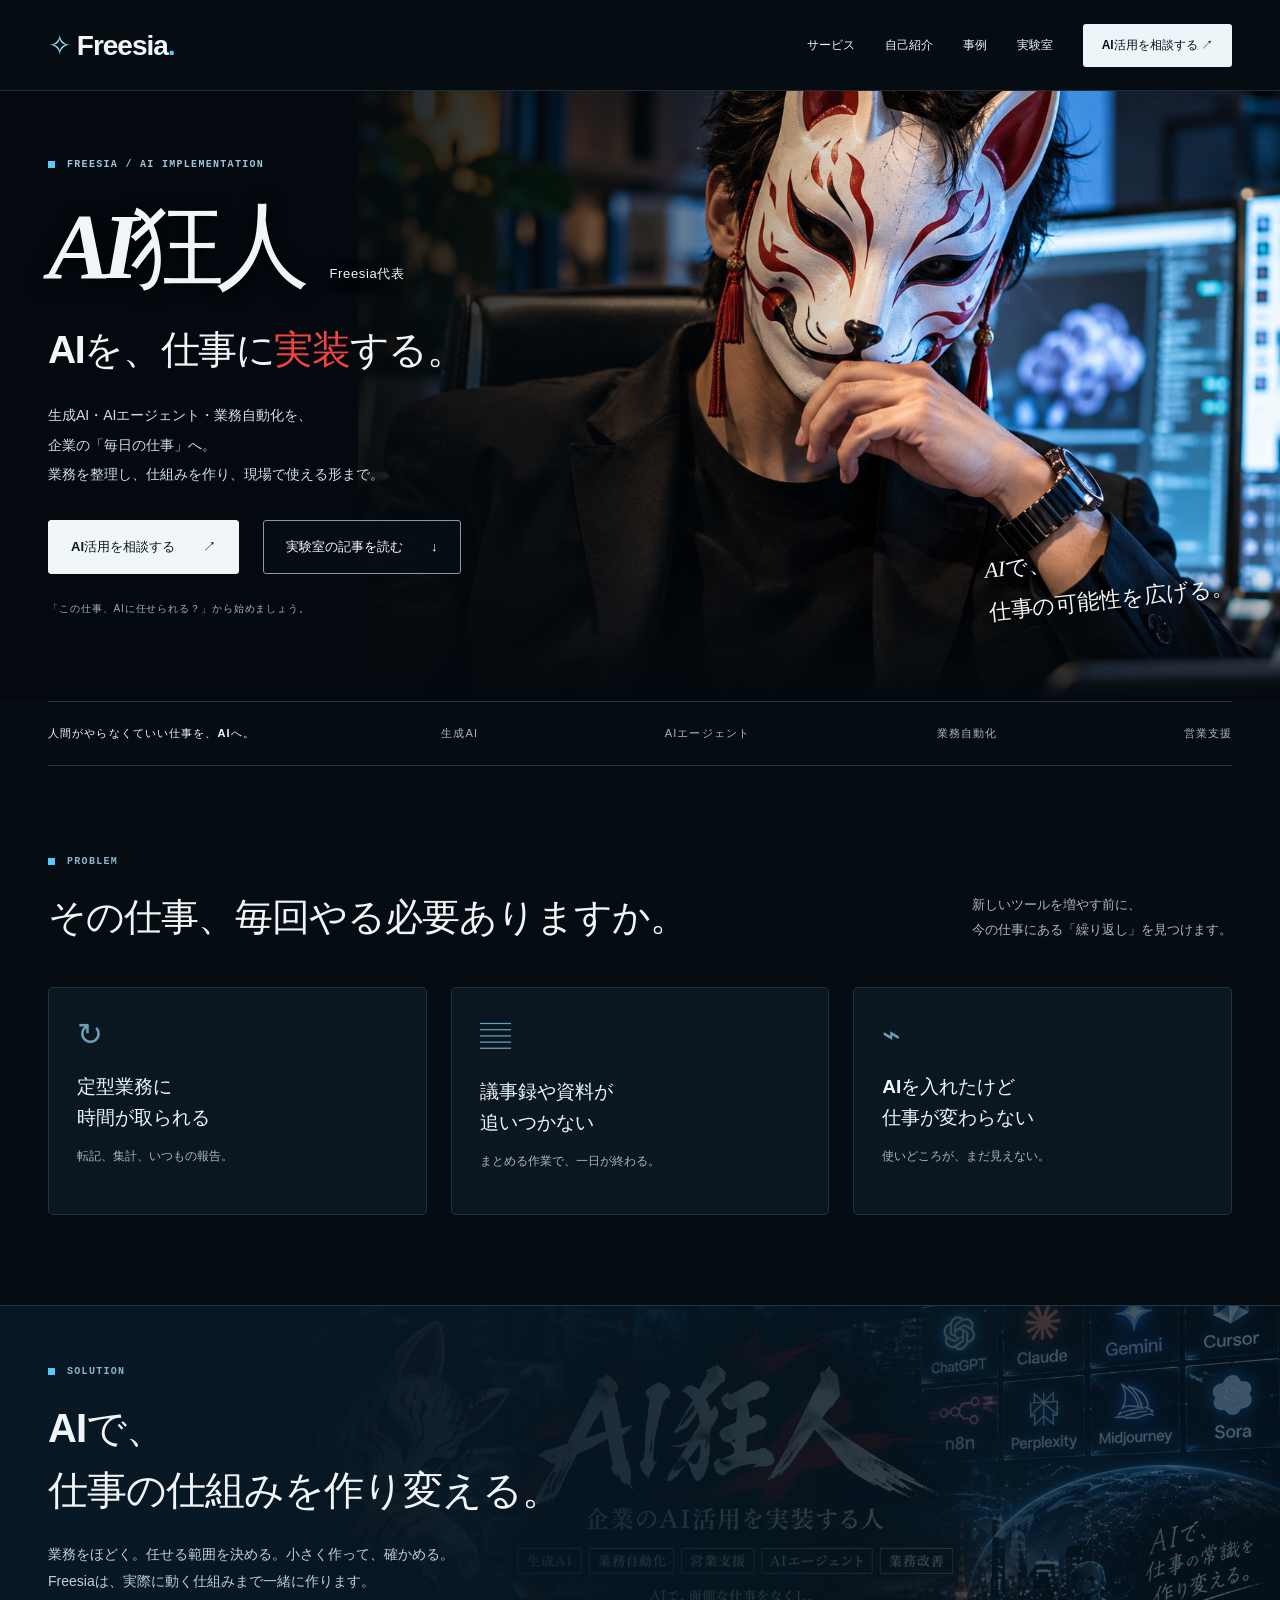
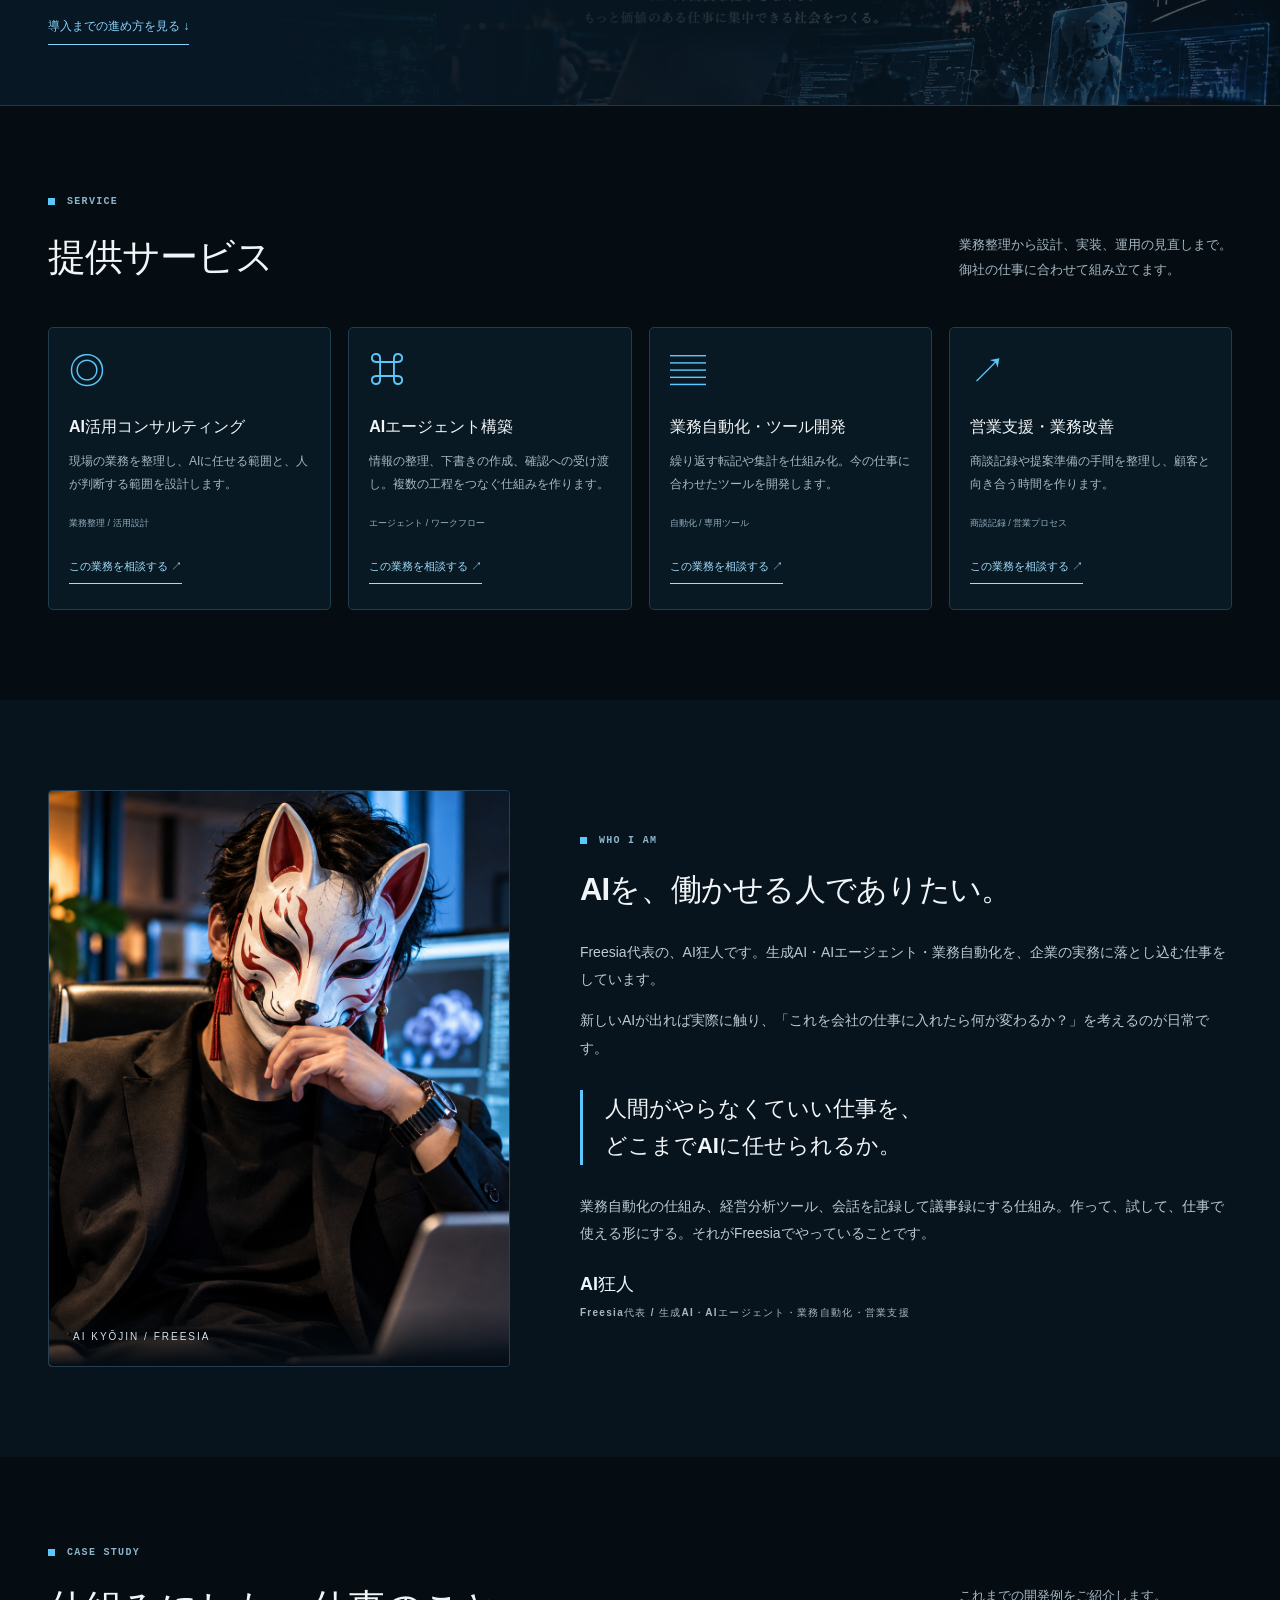
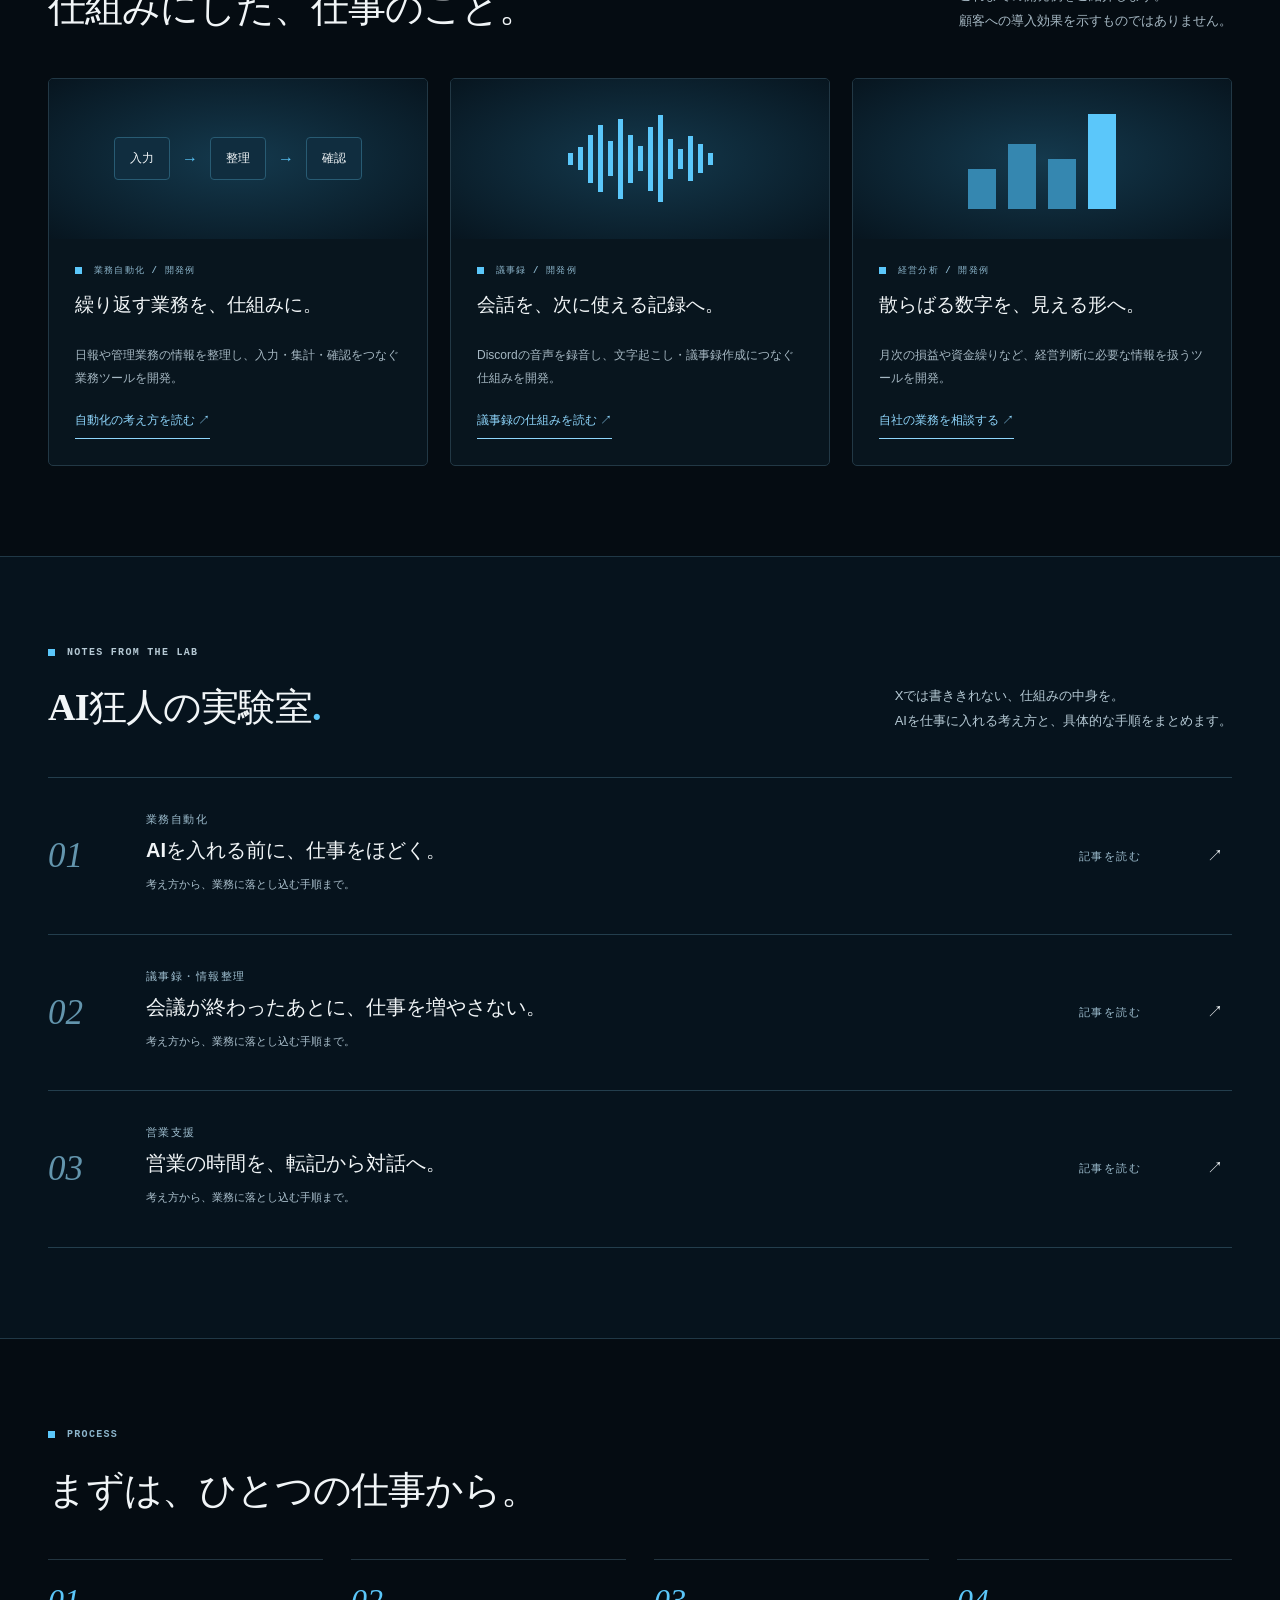
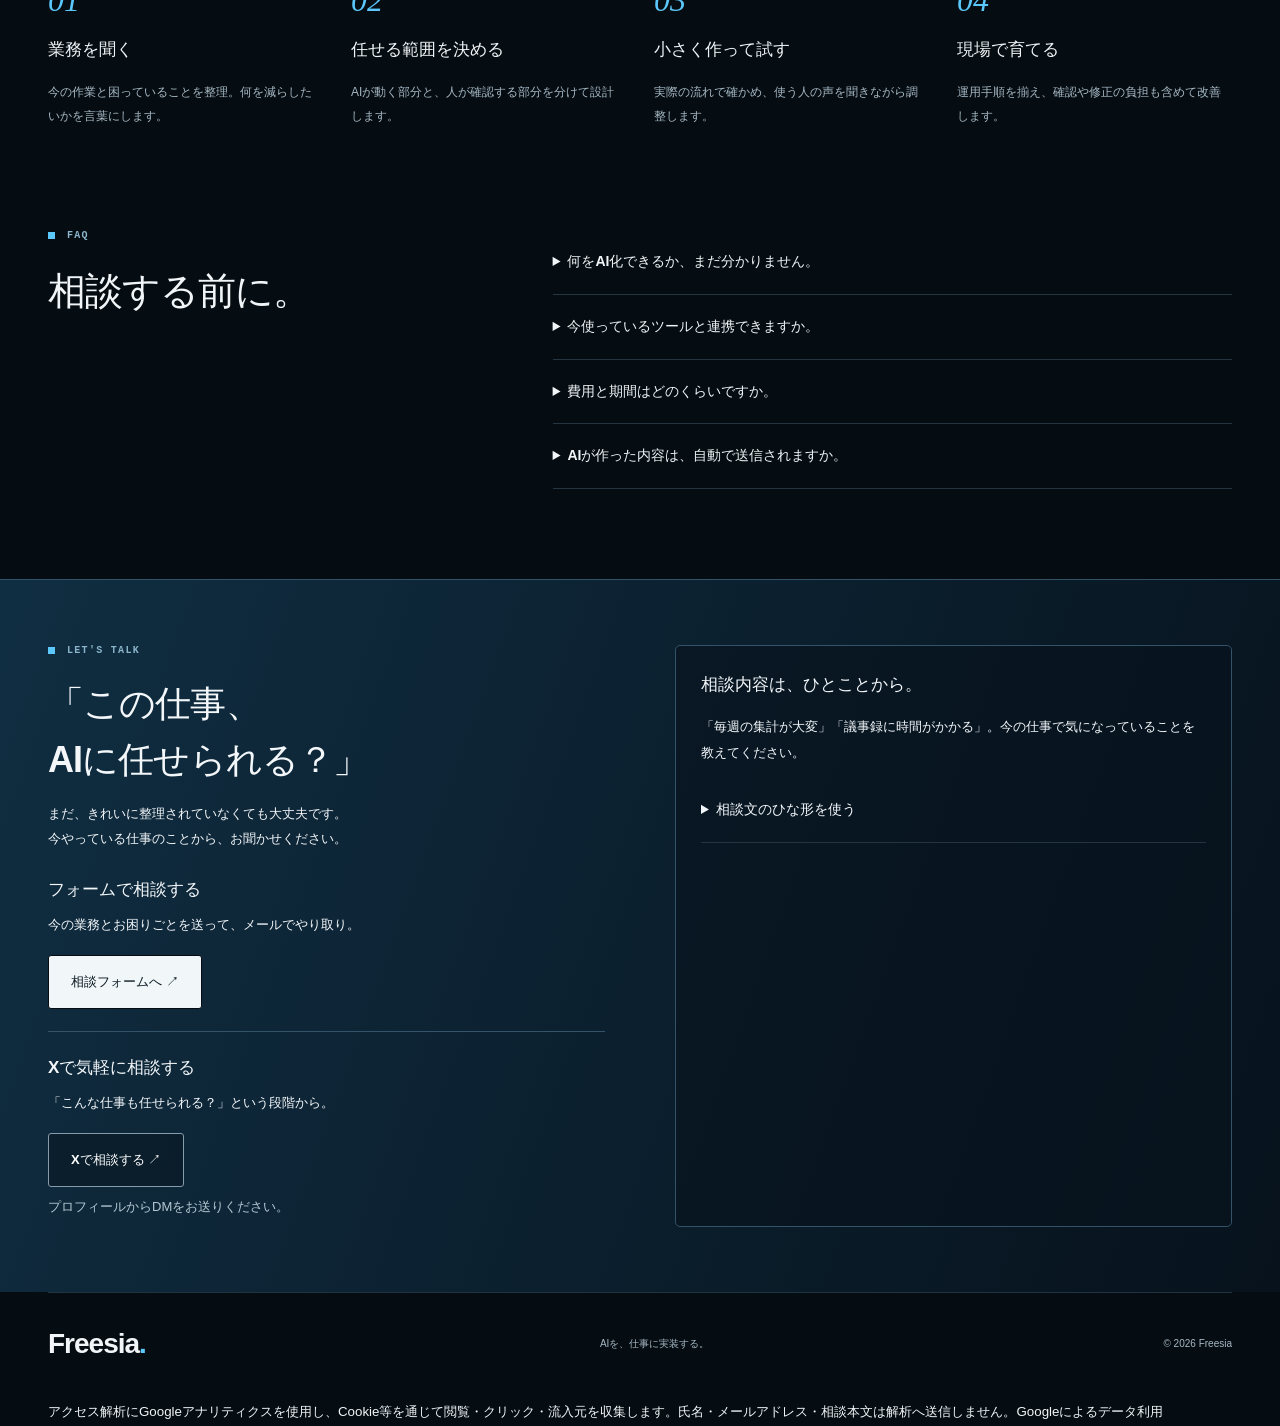
==== commit c4af24f8: "Add GA4 attribution tracking and consultation booking link" ====
--- a/index.html
+++ b/index.html
@@ -1,4 +1,4 @@
-<!doctype html><html lang="ja"><head><meta charset="utf-8"><meta name="viewport" content="width=device-width,initial-scale=1"><title>AI狂人 / Freesia — AIを、仕事に実装する。</title><meta name="description" content="生成AI・AIエージェント・業務自動化を、企業の毎日の仕事へ。Freesia代表・AI狂人のサービス、開発事例、実験室の記事をご紹介。"><meta property="og:title" content="AI狂人 / Freesia — AIを、仕事に実装する。"><meta property="og:description" content="生成AI・AIエージェント・業務自動化を、企業の毎日の仕事へ。Freesia代表・AI狂人のサービス、開発事例、実験室の記事をご紹介。"><meta property="og:type" content="website"><meta property="og:locale" content="ja_JP"><meta name="twitter:card" content="summary_large_image"><meta name="theme-color" content="#050c12"><link rel="canonical" href="https://freesia-ai.github.io/freesia-lp/index.html"><meta property="og:url" content="https://freesia-ai.github.io/freesia-lp/index.html"><meta property="og:image" content="https://freesia-ai.github.io/freesia-lp/assets/brand-banner.png"><link rel="preload" as="image" href="assets/portrait.png"><link rel="icon" type="image/svg+xml" href="assets/fox.svg"><link rel="stylesheet" href="assets/style.css"><script src="assets/app.js" defer></script></head><body><a class="skip" href="#main">本文へ移動</a><header><div class="wrap header"><a class="logo" href="index.html" aria-label="Freesia ホーム"><span aria-hidden="true">✧</span> Freesia<i>.</i></a><nav aria-label="メインナビゲーション"><a href="index.html#services">サービス</a><a href="index.html#about">自己紹介</a><a href="index.html#cases">事例</a><a href="index.html#lab">実験室</a><a class="nav-cta" href="index.html#contact">AI活用を相談する <span aria-hidden="true">↗</span></a></nav></div></header><main id="main"><div class="hero-stage"><div class="hero-image" aria-hidden="true"></div><div class="wrap hero"><div class="hero-copy"><div class="eyebrow">Freesia / AI implementation</div><div class="hero-name">AI狂人<span>Freesia代表</span></div><h1>AIを、仕事に<span>実装</span>する。</h1><p class="intro">生成AI・AIエージェント・業務自動化を、<br>企業の「毎日の仕事」へ。<br>業務を整理し、仕組みを作り、現場で使える形まで。</p><div class="actions"><a class="button" href="#contact">AI活用を相談する <span aria-hidden="true">↗</span></a><a class="button outline" href="#lab">実験室の記事を読む <span aria-hidden="true">↓</span></a></div><p class="hero-note">「この仕事、AIに任せられる？」から始めましょう。</p></div><p class="hero-message">AIで、<br>仕事の可能性を広げる。</p></div></div>
+<!doctype html><html lang="ja"><head><meta charset="utf-8"><meta name="viewport" content="width=device-width,initial-scale=1"><title>AI狂人 / Freesia — AIを、仕事に実装する。</title><meta name="description" content="生成AI・AIエージェント・業務自動化を、企業の毎日の仕事へ。Freesia代表・AI狂人のサービス、開発事例、実験室の記事をご紹介。"><meta property="og:title" content="AI狂人 / Freesia — AIを、仕事に実装する。"><meta property="og:description" content="生成AI・AIエージェント・業務自動化を、企業の毎日の仕事へ。Freesia代表・AI狂人のサービス、開発事例、実験室の記事をご紹介。"><meta property="og:type" content="website"><meta property="og:locale" content="ja_JP"><meta name="twitter:card" content="summary_large_image"><meta name="theme-color" content="#050c12"><link rel="canonical" href="https://freesia-ai.github.io/freesia-lp/index.html"><meta property="og:url" content="https://freesia-ai.github.io/freesia-lp/index.html"><meta property="og:image" content="https://freesia-ai.github.io/freesia-lp/assets/brand-banner.png"><link rel="preload" as="image" href="assets/portrait.png"><link rel="icon" type="image/svg+xml" href="assets/fox.svg"><link rel="stylesheet" href="assets/style.css"><script id="freesia-analytics-config" type="application/json">{"measurementId": "G-1B9Y9FV712", "prefillFields": {}}</script><script src="assets/analytics.js" defer></script><script src="assets/app.js" defer></script></head><body><a class="skip" href="#main">本文へ移動</a><header><div class="wrap header"><a class="logo" href="index.html" aria-label="Freesia ホーム"><span aria-hidden="true">✧</span> Freesia<i>.</i></a><nav aria-label="メインナビゲーション"><a href="index.html#services">サービス</a><a href="index.html#about">自己紹介</a><a href="index.html#cases">事例</a><a href="index.html#lab">実験室</a><a class="nav-cta" href="index.html#contact">AI活用を相談する <span aria-hidden="true">↗</span></a></nav></div></header><main id="main"><div class="hero-stage"><div class="hero-image" aria-hidden="true"></div><div class="wrap hero"><div class="hero-copy"><div class="eyebrow">Freesia / AI implementation</div><div class="hero-name">AI狂人<span>Freesia代表</span></div><h1>AIを、仕事に<span>実装</span>する。</h1><p class="intro">生成AI・AIエージェント・業務自動化を、<br>企業の「毎日の仕事」へ。<br>業務を整理し、仕組みを作り、現場で使える形まで。</p><div class="actions"><a class="button" href="#contact">AI活用を相談する <span aria-hidden="true">↗</span></a><a class="button outline" href="#lab">実験室の記事を読む <span aria-hidden="true">↓</span></a></div><p class="hero-note">「この仕事、AIに任せられる？」から始めましょう。</p></div><p class="hero-message">AIで、<br>仕事の可能性を広げる。</p></div></div>
 <div class="wrap strip"><strong>人間がやらなくていい仕事を、AIへ。</strong><span>生成AI</span><span>AIエージェント</span><span>業務自動化</span><span>営業支援</span></div>
 <section class="wrap problems"><div class="section-head"><div><div class="eyebrow">Problem</div><h2>その仕事、<br class="mobile-only">毎回やる必要ありますか。</h2></div><p>新しいツールを増やす前に、<br>今の仕事にある「繰り返し」を見つけます。</p></div><div class="problem-grid"><div><span aria-hidden="true">↻</span><h3>定型業務に<br>時間が取られる</h3><p>転記、集計、いつもの報告。</p></div><div><span aria-hidden="true">▤</span><h3>議事録や資料が<br>追いつかない</h3><p>まとめる作業で、一日が終わる。</p></div><div><span aria-hidden="true">⌁</span><h3>AIを入れたけど<br>仕事が変わらない</h3><p>使いどころが、まだ見えない。</p></div></div></section>
 <section class="solution"><div class="wrap"><div class="eyebrow">Solution</div><h2>AIで、<br>仕事の仕組みを作り変える。</h2><p>業務をほどく。任せる範囲を決める。小さく作って、確かめる。<br>Freesiaは、実際に動く仕組みまで一緒に作ります。</p><a class="text-link" href="#process">導入までの進め方を見る ↓</a></div></section>
@@ -11,4 +11,4 @@
 <section class="contact" id="contact"><div class="wrap contact-grid"><div><div class="eyebrow">Let's talk</div><h2>「この仕事、<br>AIに任せられる？」</h2><p>まだ、きれいに整理されていなくても大丈夫です。<br>今やっている仕事のことから、お聞かせください。</p><div class="contact-options"><div><h3>フォームで相談する</h3><p>今の業務とお困りごとを送って、メールでやり取り。</p><a class="button light" href="contact.html">相談フォームへ ↗</a></div><div><h3>Xで気軽に相談する</h3><p>「こんな仕事も任せられる？」という段階から。</p><a class="button outline" href="https://x.com/ai_kyozin" rel="noopener noreferrer">Xで相談する ↗</a><p class="small">プロフィールからDMをお送りください。</p></div></div></div><div class="contact-box"><h3>相談内容は、ひとことから。</h3><p>「毎週の集計が大変」「議事録に時間がかかる」。今の仕事で気になっていることを教えてください。</p><details><summary>相談文のひな形を使う</summary><p><label for="consultation">編集してコピーできます。</label></p><textarea id="consultation" aria-describedby="consultation-help" spellcheck="false">AI活用について相談したいです。
 ・今やっている業務：
 ・手間がかかっていること：
-・こうなったらうれしい：</textarea><p class="small" id="consultation-help">この欄からは送信されません。編集して、相談先へ貼り付けられます。</p><button class="button light" type="button" data-copy>相談文をコピー <span aria-hidden="true">↗</span></button><p class="status" id="copy-status" role="status" aria-live="polite"></p><noscript><p class="no-js">文章を選択して、手動でコピーしてください。</p></noscript></details></div></div></section></main><footer><div class="wrap footer"><a class="logo" href="index.html">Freesia<i>.</i></a><small>AIを、仕事に実装する。</small><small>© 2026 Freesia</small></div></footer></body></html>+・こうなったらうれしい：</textarea><p class="small" id="consultation-help">この欄からは送信されません。編集して、相談先へ貼り付けられます。</p><button class="button light" type="button" data-copy>相談文をコピー <span aria-hidden="true">↗</span></button><p class="status" id="copy-status" role="status" aria-live="polite"></p><noscript><p class="no-js">文章を選択して、手動でコピーしてください。</p></noscript></details></div></div></section></main><footer><div class="wrap footer"><a class="logo" href="index.html">Freesia<i>.</i></a><small>AIを、仕事に実装する。</small><small>© 2026 Freesia</small></div><p class="wrap"><small>アクセス解析にGoogleアナリティクスを使用し、Cookie等を通じて閲覧・クリック・流入元を収集します。氏名・メールアドレス・相談本文は解析へ送信しません。<a href="https://policies.google.com/technologies/partner-sites" target="_blank" rel="noopener noreferrer">Googleによるデータ利用</a></small></p></footer></body></html>
